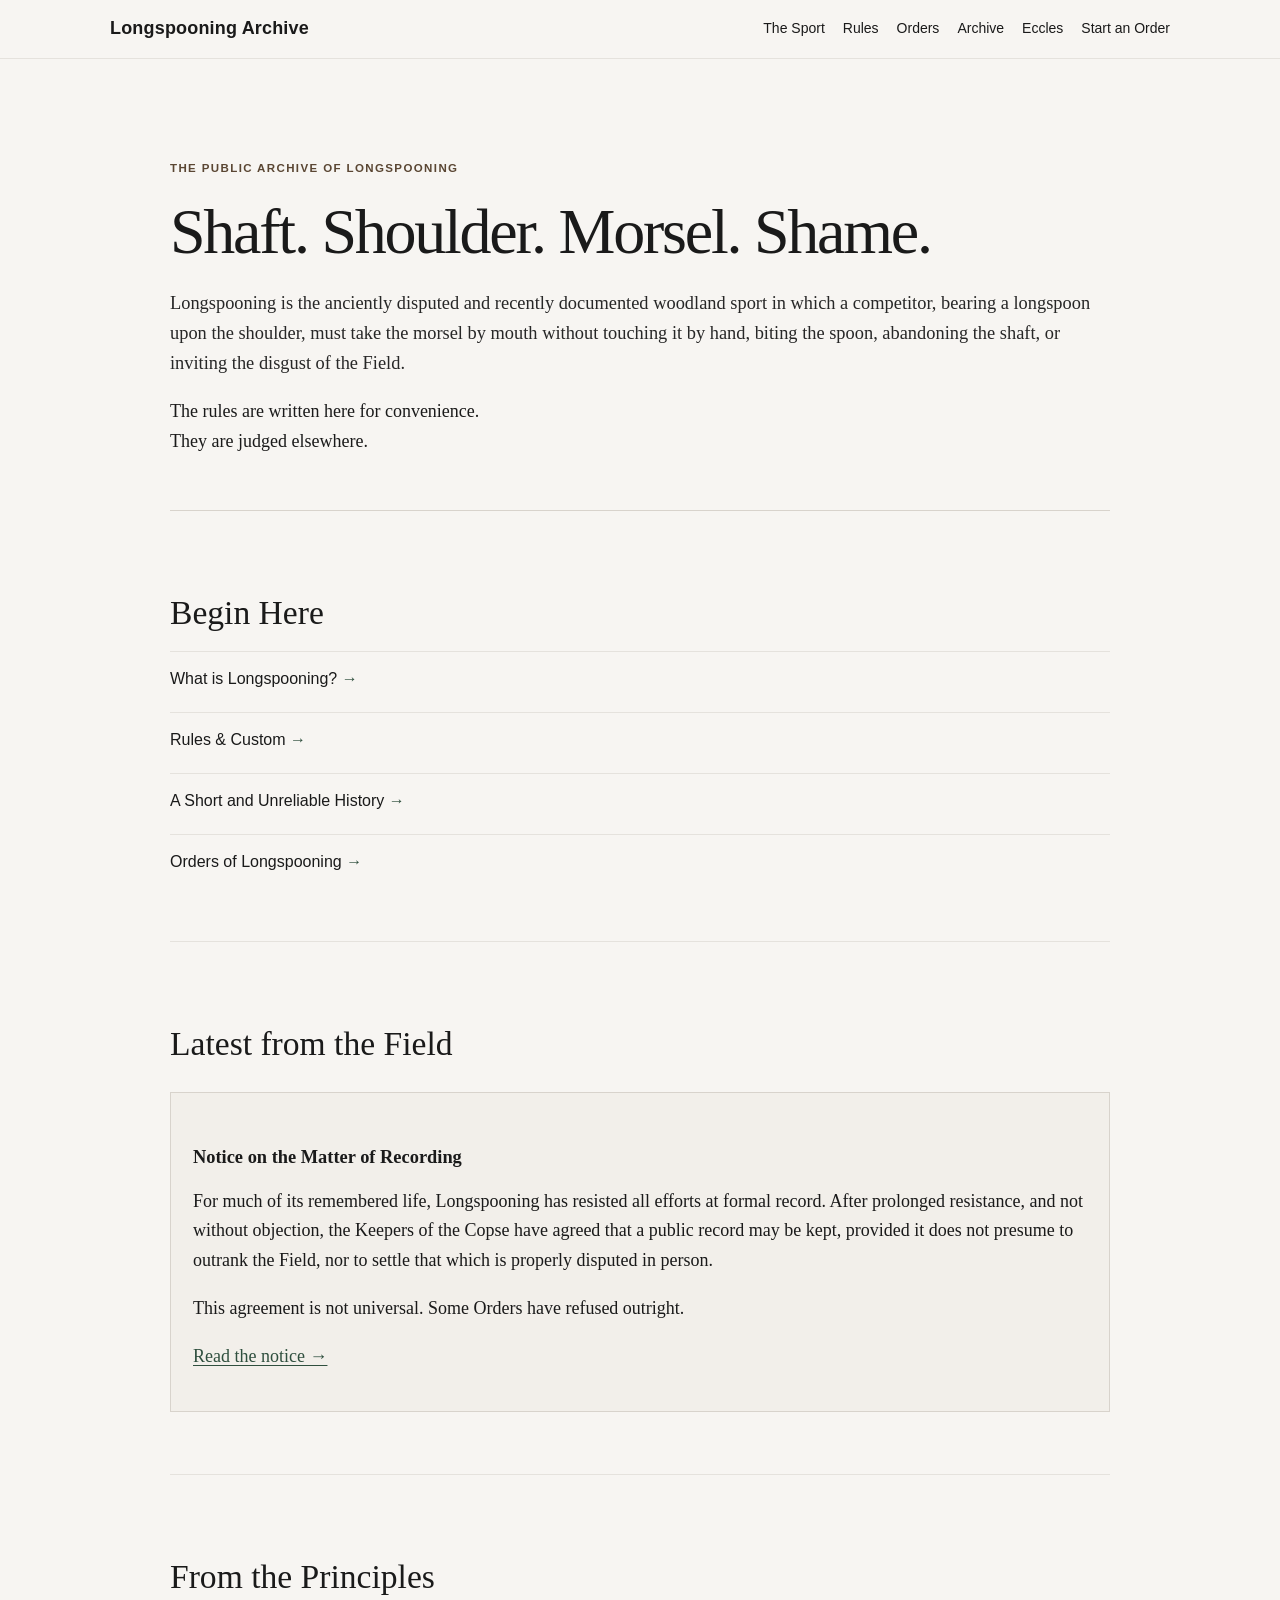
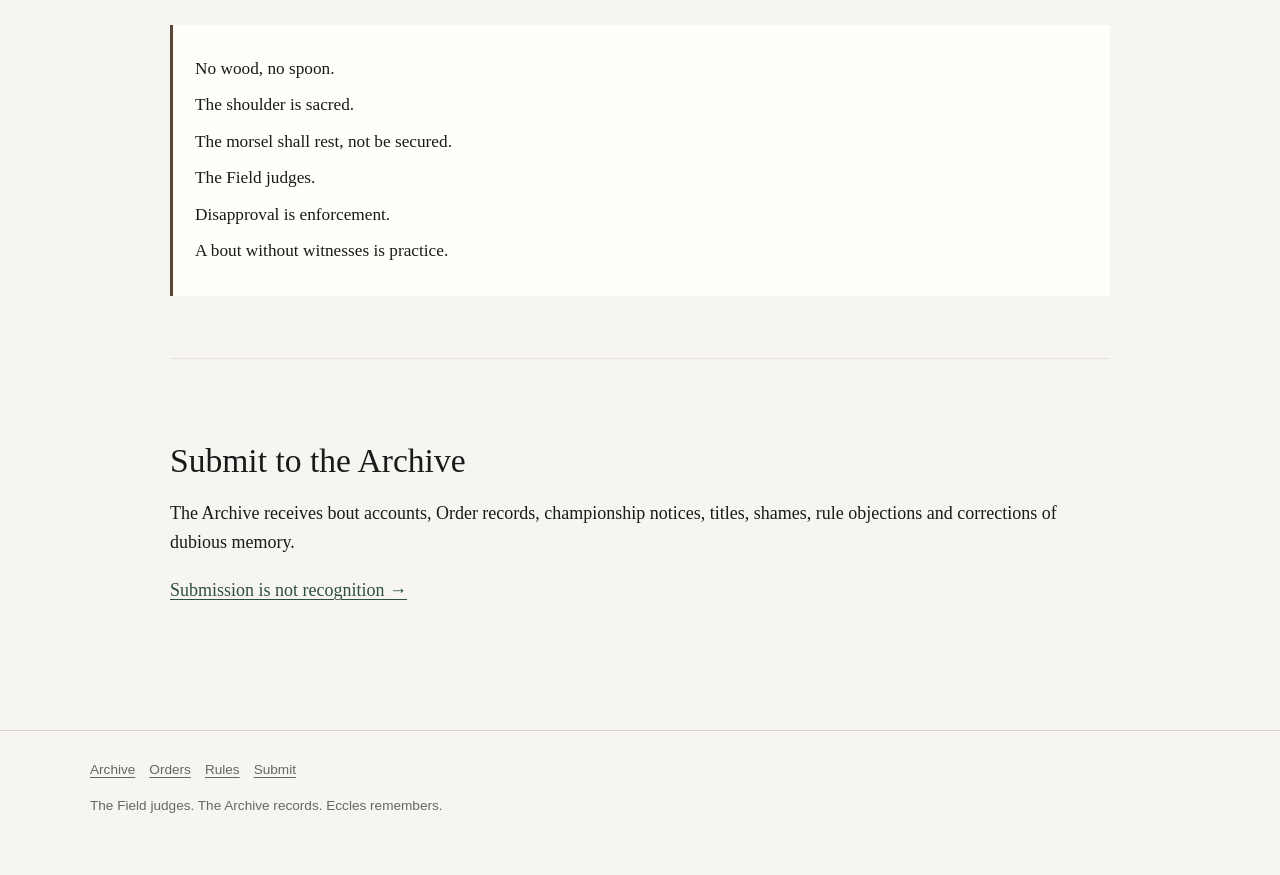
==== index.html @ c8917336 "Initial Longspooning Archive" ====
<!doctype html><html lang="en-GB"><head><meta charset="utf-8"><meta name="viewport" content="width=device-width, initial-scale=1"><title>Home | Longspooning Archive</title><meta name="description" content="The Public Archive of Longspooning."><link rel="stylesheet" href="assets/css/styles.css"></head><body class=""><header class="site-header"><nav class="nav"><a class="brand" href="index.html">Longspooning Archive</a><button class="menu-toggle" aria-expanded="false">Menu</button><div class="nav-links"><a href="pages/what-is-longspooning.html">The Sport</a><a href="pages/rules-custom.html">Rules</a><a href="pages/orders.html">Orders</a><a href="pages/archive.html">Archive</a><a href="pages/eccles-copse.html">Eccles</a><a href="pages/start-an-order.html">Start an Order</a></div></nav></header><main class="wide"><section class="hero"><div class="kicker">The Public Archive of Longspooning</div><h1>Shaft. Shoulder. Morsel. Shame.</h1><p class="lede">Longspooning is the anciently disputed and recently documented woodland sport in which a competitor, bearing a longspoon upon the shoulder, must take the morsel by mouth without touching it by hand, biting the spoon, abandoning the shaft, or inviting the disgust of the Field.</p><p>The rules are written here for convenience.<br>They are judged elsewhere.</p></section><section class="section"><h2>Begin Here</h2><ul class="link-list"><li><a href="pages/what-is-longspooning.html">What is Longspooning? <span>→</span></a></li><li><a href="pages/rules-custom.html">Rules & Custom <span>→</span></a></li><li><a href="pages/history.html">A Short and Unreliable History <span>→</span></a></li><li><a href="pages/orders.html">Orders of Longspooning <span>→</span></a></li></ul></section><section class="section"><h2>Latest from the Field</h2><div class="notice-box"><h3>Notice on the Matter of Recording</h3><p>For much of its remembered life, Longspooning has resisted all efforts at formal record. After prolonged resistance, and not without objection, the Keepers of the Copse have agreed that a public record may be kept, provided it does not presume to outrank the Field, nor to settle that which is properly disputed in person.</p><p>This agreement is not universal. Some Orders have refused outright.</p><p><a href="pages/notices/matter-of-recording.html">Read the notice →</a></p></div></section><section class="section"><h2>From the Principles</h2><div class="principles"><p>No wood, no spoon.</p><p>The shoulder is sacred.</p><p>The morsel shall rest, not be secured.</p><p>The Field judges.</p><p>Disapproval is enforcement.</p><p>A bout without witnesses is practice.</p></div></section><section class="section no-border"><h2>Submit to the Archive</h2><p>The Archive receives bout accounts, Order records, championship notices, titles, shames, rule objections and corrections of dubious memory.</p><p><a href="pages/submit.html">Submission is not recognition →</a></p></section></main><footer class="footer"><div class="footer-inner"><a href="pages/archive.html">Archive</a><a href="pages/orders.html">Orders</a><a href="pages/rules-custom.html">Rules</a><a href="pages/submit.html">Submit</a><p>The Field judges. The Archive records. Eccles remembers.</p></div></footer><script src="assets/css/script.js"></script></body></html>
---- assets/css/styles.css ----
:root {
  --bg: #F7F5F2;
  --paper: #FFFEFB;
  --text: #1A1A1A;
  --muted: #666666;
  --line: #D8D3CC;
  --soft-line: #E5E2DD;
  --green: #2F4F3E;
  --brown: #5A4633;
  --ember: #8C3B2A;
  --notice: #F2EFEA;
  --max: 760px;
}
*{box-sizing:border-box}
html{scroll-behavior:smooth}
body{margin:0;background:var(--bg);color:var(--text);font-family:Georgia, 'Times New Roman', serif;font-size:18px;line-height:1.65}
a{color:var(--green);text-decoration-thickness:1px;text-underline-offset:3px}
a:hover{color:var(--brown)}
.site-header{position:sticky;top:0;background:rgba(247,245,242,.96);border-bottom:1px solid var(--soft-line);z-index:10;backdrop-filter:blur(6px)}
.nav{max-width:1100px;margin:0 auto;padding:14px 20px;display:flex;align-items:center;justify-content:space-between;gap:20px;font-family:Inter,-apple-system,BlinkMacSystemFont,'Segoe UI',sans-serif}
.brand{font-weight:650;letter-spacing:.01em;color:var(--text);text-decoration:none}.menu-toggle{display:none;background:none;border:1px solid var(--line);padding:8px 10px;font:inherit;color:var(--text)}
.nav-links{display:flex;gap:18px;align-items:center}.nav-links a{font-size:14px;color:var(--text);text-decoration:none}.nav-links a:hover{color:var(--green)}
main{max-width:var(--max);margin:0 auto;padding:52px 20px 72px}.wide{max-width:980px}.hero{padding:48px 0 36px;border-bottom:1px solid var(--line)}
h1,h2,h3{line-height:1.18;margin:0 0 18px}h1{font-size:clamp(2.1rem,8vw,4rem);font-weight:500;letter-spacing:-.035em}h2{font-size:clamp(1.45rem,5vw,2.1rem);font-weight:500;margin-top:48px}h3{font-size:1.15rem;font-weight:600;margin-top:32px}.kicker{font-family:Inter,-apple-system,BlinkMacSystemFont,'Segoe UI',sans-serif;text-transform:uppercase;letter-spacing:.12em;color:var(--brown);font-size:.72rem;font-weight:700;margin-bottom:16px}.tagline{font-size:clamp(1.35rem,5vw,2rem);color:var(--brown);margin:0 0 22px;line-height:1.25}.lede{font-size:1.15rem;line-height:1.65;color:#272727}.section{padding:34px 0;border-bottom:1px solid var(--soft-line)}.no-border{border-bottom:none}.link-list{list-style:none;padding:0;margin:18px 0}.link-list li{border-top:1px solid var(--soft-line)}.link-list a{display:block;padding:14px 0;text-decoration:none;color:var(--text);font-family:Inter,-apple-system,BlinkMacSystemFont,'Segoe UI',sans-serif;font-size:1rem}.link-list a span{color:var(--green)}
ul{padding-left:1.2rem}li{margin:.35rem 0}.principles{background:var(--paper);border-left:3px solid var(--brown);padding:22px;margin:28px 0}.principles p{margin:8px 0;font-size:1.08rem}.notice-box{background:var(--notice);border:1px solid var(--line);padding:22px;margin:28px 0}.meta{font-family:Inter,-apple-system,BlinkMacSystemFont,'Segoe UI',sans-serif;color:var(--muted);font-size:.88rem;border-top:1px solid var(--line);border-bottom:1px solid var(--line);padding:12px 0;margin:22px 0 32px}.meta div{margin:4px 0}.quote-line{font-size:1.25rem;color:var(--brown);margin:28px 0}.footer{border-top:1px solid var(--line);padding:28px 20px 44px;font-family:Inter,-apple-system,BlinkMacSystemFont,'Segoe UI',sans-serif;color:var(--muted);font-size:.85rem}.footer-inner{max-width:1100px;margin:0 auto}.footer a{color:var(--muted);margin-right:14px}.eccles main,.eccles .hero{max-width:680px}.eccles h1{letter-spacing:-.02em}.eccles .section{padding:44px 0}
@media(max-width:760px){body{font-size:17px}.menu-toggle{display:block}.nav{padding:12px 16px}.nav-links{display:none;position:absolute;left:0;right:0;top:57px;background:var(--bg);border-bottom:1px solid var(--line);padding:10px 20px 18px;flex-direction:column;align-items:flex-start;gap:4px}.nav-links.open{display:flex}.nav-links a{padding:9px 0;font-size:16px}main{padding:34px 18px 58px}.hero{padding:32px 0 26px}.section{padding:26px 0}h2{margin-top:36px}.notice-box,.principles{margin-left:-2px;margin-right:-2px}}
@media print{.site-header,.footer{display:none}body{background:white;color:black}main{max-width:none;padding:0}a{color:black}}
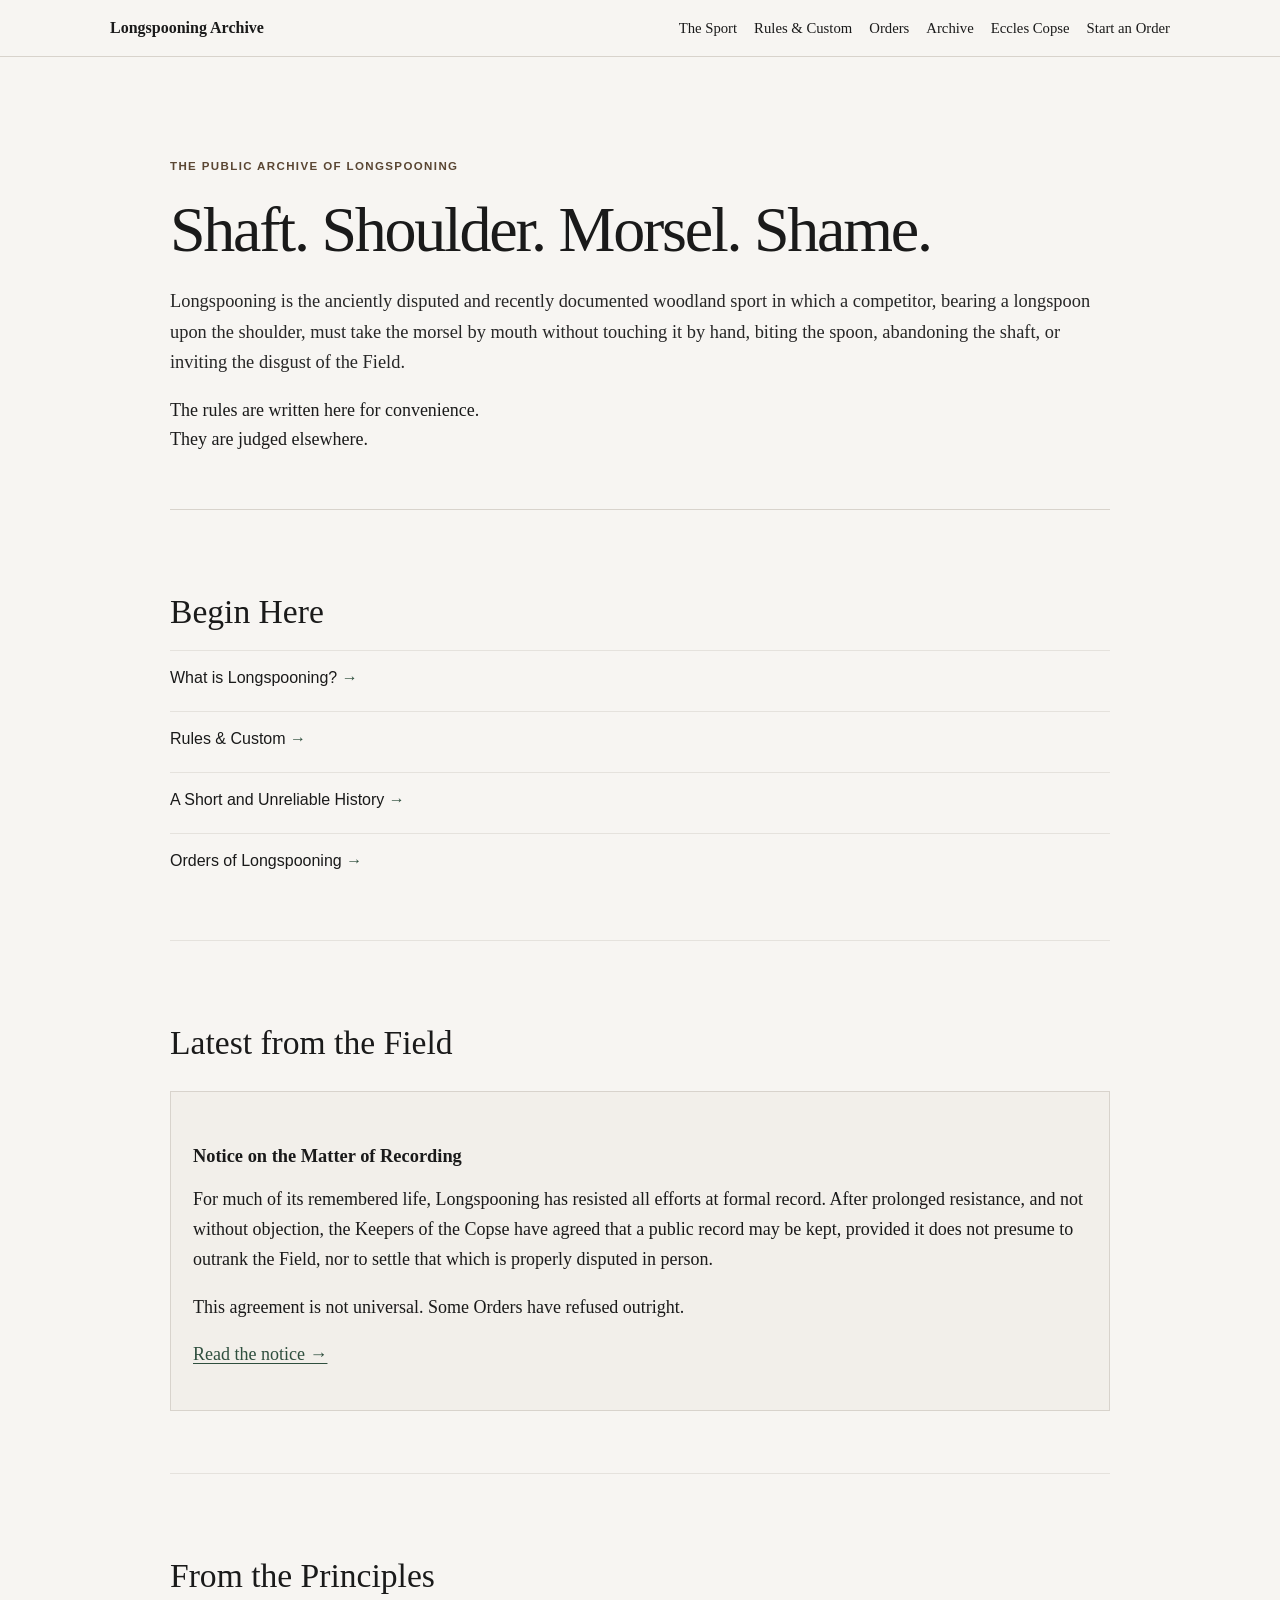
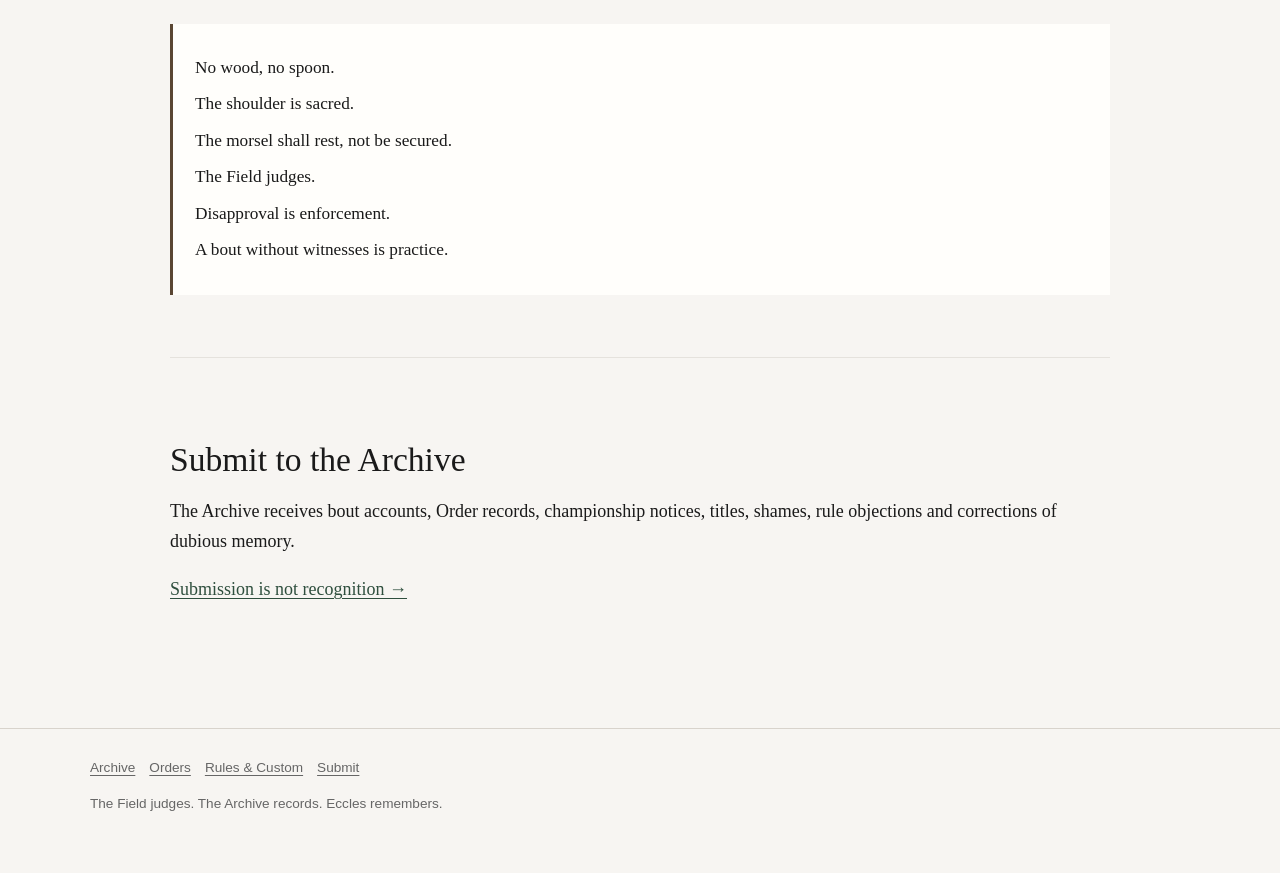
==== commit 0d0bac06: "Standardize archive navigation" ====
--- a/index.html
+++ b/index.html
@@ -1 +1 @@
-<!doctype html><html lang="en-GB"><head><meta charset="utf-8"><meta name="viewport" content="width=device-width, initial-scale=1"><title>Home | Longspooning Archive</title><meta name="description" content="The Public Archive of Longspooning."><link rel="stylesheet" href="assets/css/styles.css"></head><body class=""><header class="site-header"><nav class="nav"><a class="brand" href="index.html">Longspooning Archive</a><button class="menu-toggle" aria-expanded="false">Menu</button><div class="nav-links"><a href="pages/what-is-longspooning.html">The Sport</a><a href="pages/rules-custom.html">Rules</a><a href="pages/orders.html">Orders</a><a href="pages/archive.html">Archive</a><a href="pages/eccles-copse.html">Eccles</a><a href="pages/start-an-order.html">Start an Order</a></div></nav></header><main class="wide"><section class="hero"><div class="kicker">The Public Archive of Longspooning</div><h1>Shaft. Shoulder. Morsel. Shame.</h1><p class="lede">Longspooning is the anciently disputed and recently documented woodland sport in which a competitor, bearing a longspoon upon the shoulder, must take the morsel by mouth without touching it by hand, biting the spoon, abandoning the shaft, or inviting the disgust of the Field.</p><p>The rules are written here for convenience.<br>They are judged elsewhere.</p></section><section class="section"><h2>Begin Here</h2><ul class="link-list"><li><a href="pages/what-is-longspooning.html">What is Longspooning? <span>→</span></a></li><li><a href="pages/rules-custom.html">Rules & Custom <span>→</span></a></li><li><a href="pages/history.html">A Short and Unreliable History <span>→</span></a></li><li><a href="pages/orders.html">Orders of Longspooning <span>→</span></a></li></ul></section><section class="section"><h2>Latest from the Field</h2><div class="notice-box"><h3>Notice on the Matter of Recording</h3><p>For much of its remembered life, Longspooning has resisted all efforts at formal record. After prolonged resistance, and not without objection, the Keepers of the Copse have agreed that a public record may be kept, provided it does not presume to outrank the Field, nor to settle that which is properly disputed in person.</p><p>This agreement is not universal. Some Orders have refused outright.</p><p><a href="pages/notices/matter-of-recording.html">Read the notice →</a></p></div></section><section class="section"><h2>From the Principles</h2><div class="principles"><p>No wood, no spoon.</p><p>The shoulder is sacred.</p><p>The morsel shall rest, not be secured.</p><p>The Field judges.</p><p>Disapproval is enforcement.</p><p>A bout without witnesses is practice.</p></div></section><section class="section no-border"><h2>Submit to the Archive</h2><p>The Archive receives bout accounts, Order records, championship notices, titles, shames, rule objections and corrections of dubious memory.</p><p><a href="pages/submit.html">Submission is not recognition →</a></p></section></main><footer class="footer"><div class="footer-inner"><a href="pages/archive.html">Archive</a><a href="pages/orders.html">Orders</a><a href="pages/rules-custom.html">Rules</a><a href="pages/submit.html">Submit</a><p>The Field judges. The Archive records. Eccles remembers.</p></div></footer><script src="assets/css/script.js"></script></body></html>+<!doctype html><html lang="en-GB"><head><meta charset="utf-8"><meta name="viewport" content="width=device-width, initial-scale=1"><title>Home | Longspooning Archive</title><meta name="description" content="The Public Archive of Longspooning."><link rel="stylesheet" href="assets/css/styles.css"></head><body class=""><header class="site-header"><nav class="nav"><a class="brand" href="index.html">Longspooning Archive</a><div class="nav-links" id="site-navigation"><a href="pages/what-is-longspooning.html">The Sport</a><a href="pages/rules-custom.html">Rules & Custom</a><a href="pages/orders.html">Orders</a><a href="pages/archive.html">Archive</a><a href="pages/eccles-copse.html">Eccles Copse</a><a href="pages/start-an-order.html">Start an Order</a></div></nav></header><main class="wide"><section class="hero"><div class="kicker">The Public Archive of Longspooning</div><h1>Shaft. Shoulder. Morsel. Shame.</h1><p class="lede">Longspooning is the anciently disputed and recently documented woodland sport in which a competitor, bearing a longspoon upon the shoulder, must take the morsel by mouth without touching it by hand, biting the spoon, abandoning the shaft, or inviting the disgust of the Field.</p><p>The rules are written here for convenience.<br>They are judged elsewhere.</p></section><section class="section"><h2>Begin Here</h2><ul class="link-list"><li><a href="pages/what-is-longspooning.html">What is Longspooning? <span>→</span></a></li><li><a href="pages/rules-custom.html">Rules & Custom <span>→</span></a></li><li><a href="pages/history.html">A Short and Unreliable History <span>→</span></a></li><li><a href="pages/orders.html">Orders of Longspooning <span>→</span></a></li></ul></section><section class="section"><h2>Latest from the Field</h2><div class="notice-box"><h3>Notice on the Matter of Recording</h3><p>For much of its remembered life, Longspooning has resisted all efforts at formal record. After prolonged resistance, and not without objection, the Keepers of the Copse have agreed that a public record may be kept, provided it does not presume to outrank the Field, nor to settle that which is properly disputed in person.</p><p>This agreement is not universal. Some Orders have refused outright.</p><p><a href="pages/notices/matter-of-recording.html">Read the notice →</a></p></div></section><section class="section"><h2>From the Principles</h2><div class="principles"><p>No wood, no spoon.</p><p>The shoulder is sacred.</p><p>The morsel shall rest, not be secured.</p><p>The Field judges.</p><p>Disapproval is enforcement.</p><p>A bout without witnesses is practice.</p></div></section><section class="section no-border"><h2>Submit to the Archive</h2><p>The Archive receives bout accounts, Order records, championship notices, titles, shames, rule objections and corrections of dubious memory.</p><p><a href="pages/submit.html">Submission is not recognition →</a></p></section></main><footer class="footer"><div class="footer-inner"><a href="pages/archive.html">Archive</a><a href="pages/orders.html">Orders</a><a href="pages/rules-custom.html">Rules & Custom</a><a href="pages/submit.html">Submit</a><p>The Field judges. The Archive records. Eccles remembers.</p></div></footer></body></html>
--- a/assets/css/styles.css
+++ b/assets/css/styles.css
@@ -16,12 +16,13 @@
 body{margin:0;background:var(--bg);color:var(--text);font-family:Georgia, 'Times New Roman', serif;font-size:18px;line-height:1.65}
 a{color:var(--green);text-decoration-thickness:1px;text-underline-offset:3px}
 a:hover{color:var(--brown)}
-.site-header{position:sticky;top:0;background:rgba(247,245,242,.96);border-bottom:1px solid var(--soft-line);z-index:10;backdrop-filter:blur(6px)}
-.nav{max-width:1100px;margin:0 auto;padding:14px 20px;display:flex;align-items:center;justify-content:space-between;gap:20px;font-family:Inter,-apple-system,BlinkMacSystemFont,'Segoe UI',sans-serif}
-.brand{font-weight:650;letter-spacing:.01em;color:var(--text);text-decoration:none}.menu-toggle{display:none;background:none;border:1px solid var(--line);padding:8px 10px;font:inherit;color:var(--text)}
-.nav-links{display:flex;gap:18px;align-items:center}.nav-links a{font-size:14px;color:var(--text);text-decoration:none}.nav-links a:hover{color:var(--green)}
+.site-header{background:var(--bg);border-bottom:1px solid var(--line)}
+.nav{max-width:1100px;margin:0 auto;padding:12px 18px;font-family:Georgia,'Times New Roman',serif}
+.brand{display:block;margin-bottom:8px;color:var(--text);font-size:1rem;font-weight:600;text-decoration:none}
+.nav-links{display:grid;padding:8px 0 2px;border-top:1px solid var(--soft-line)}.nav-links a{display:block;padding:7px 0;color:var(--text);font-size:1rem;text-decoration:none}.nav-links a:hover{color:var(--green)}
 main{max-width:var(--max);margin:0 auto;padding:52px 20px 72px}.wide{max-width:980px}.hero{padding:48px 0 36px;border-bottom:1px solid var(--line)}
 h1,h2,h3{line-height:1.18;margin:0 0 18px}h1{font-size:clamp(2.1rem,8vw,4rem);font-weight:500;letter-spacing:-.035em}h2{font-size:clamp(1.45rem,5vw,2.1rem);font-weight:500;margin-top:48px}h3{font-size:1.15rem;font-weight:600;margin-top:32px}.kicker{font-family:Inter,-apple-system,BlinkMacSystemFont,'Segoe UI',sans-serif;text-transform:uppercase;letter-spacing:.12em;color:var(--brown);font-size:.72rem;font-weight:700;margin-bottom:16px}.tagline{font-size:clamp(1.35rem,5vw,2rem);color:var(--brown);margin:0 0 22px;line-height:1.25}.lede{font-size:1.15rem;line-height:1.65;color:#272727}.section{padding:34px 0;border-bottom:1px solid var(--soft-line)}.no-border{border-bottom:none}.link-list{list-style:none;padding:0;margin:18px 0}.link-list li{border-top:1px solid var(--soft-line)}.link-list a{display:block;padding:14px 0;text-decoration:none;color:var(--text);font-family:Inter,-apple-system,BlinkMacSystemFont,'Segoe UI',sans-serif;font-size:1rem}.link-list a span{color:var(--green)}
 ul{padding-left:1.2rem}li{margin:.35rem 0}.principles{background:var(--paper);border-left:3px solid var(--brown);padding:22px;margin:28px 0}.principles p{margin:8px 0;font-size:1.08rem}.notice-box{background:var(--notice);border:1px solid var(--line);padding:22px;margin:28px 0}.meta{font-family:Inter,-apple-system,BlinkMacSystemFont,'Segoe UI',sans-serif;color:var(--muted);font-size:.88rem;border-top:1px solid var(--line);border-bottom:1px solid var(--line);padding:12px 0;margin:22px 0 32px}.meta div{margin:4px 0}.quote-line{font-size:1.25rem;color:var(--brown);margin:28px 0}.footer{border-top:1px solid var(--line);padding:28px 20px 44px;font-family:Inter,-apple-system,BlinkMacSystemFont,'Segoe UI',sans-serif;color:var(--muted);font-size:.85rem}.footer-inner{max-width:1100px;margin:0 auto}.footer a{color:var(--muted);margin-right:14px}.eccles main,.eccles .hero{max-width:680px}.eccles h1{letter-spacing:-.02em}.eccles .section{padding:44px 0}
-@media(max-width:760px){body{font-size:17px}.menu-toggle{display:block}.nav{padding:12px 16px}.nav-links{display:none;position:absolute;left:0;right:0;top:57px;background:var(--bg);border-bottom:1px solid var(--line);padding:10px 20px 18px;flex-direction:column;align-items:flex-start;gap:4px}.nav-links.open{display:flex}.nav-links a{padding:9px 0;font-size:16px}main{padding:34px 18px 58px}.hero{padding:32px 0 26px}.section{padding:26px 0}h2{margin-top:36px}.notice-box,.principles{margin-left:-2px;margin-right:-2px}}
+@media(min-width:761px){.nav{display:flex;align-items:baseline;justify-content:space-between;gap:24px;padding:15px 20px}.brand{margin:0;white-space:nowrap}.nav-links{display:flex;align-items:baseline;gap:17px;padding:0;border-top:0}.nav-links a{padding:0;font-size:.92rem;white-space:nowrap}}
+@media(max-width:760px){body{font-size:17px}main{padding:34px 18px 58px}.hero{padding:32px 0 26px}.section{padding:26px 0}h2{margin-top:36px}.notice-box,.principles{margin-left:-2px;margin-right:-2px}}
 @media print{.site-header,.footer{display:none}body{background:white;color:black}main{max-width:none;padding:0}a{color:black}}
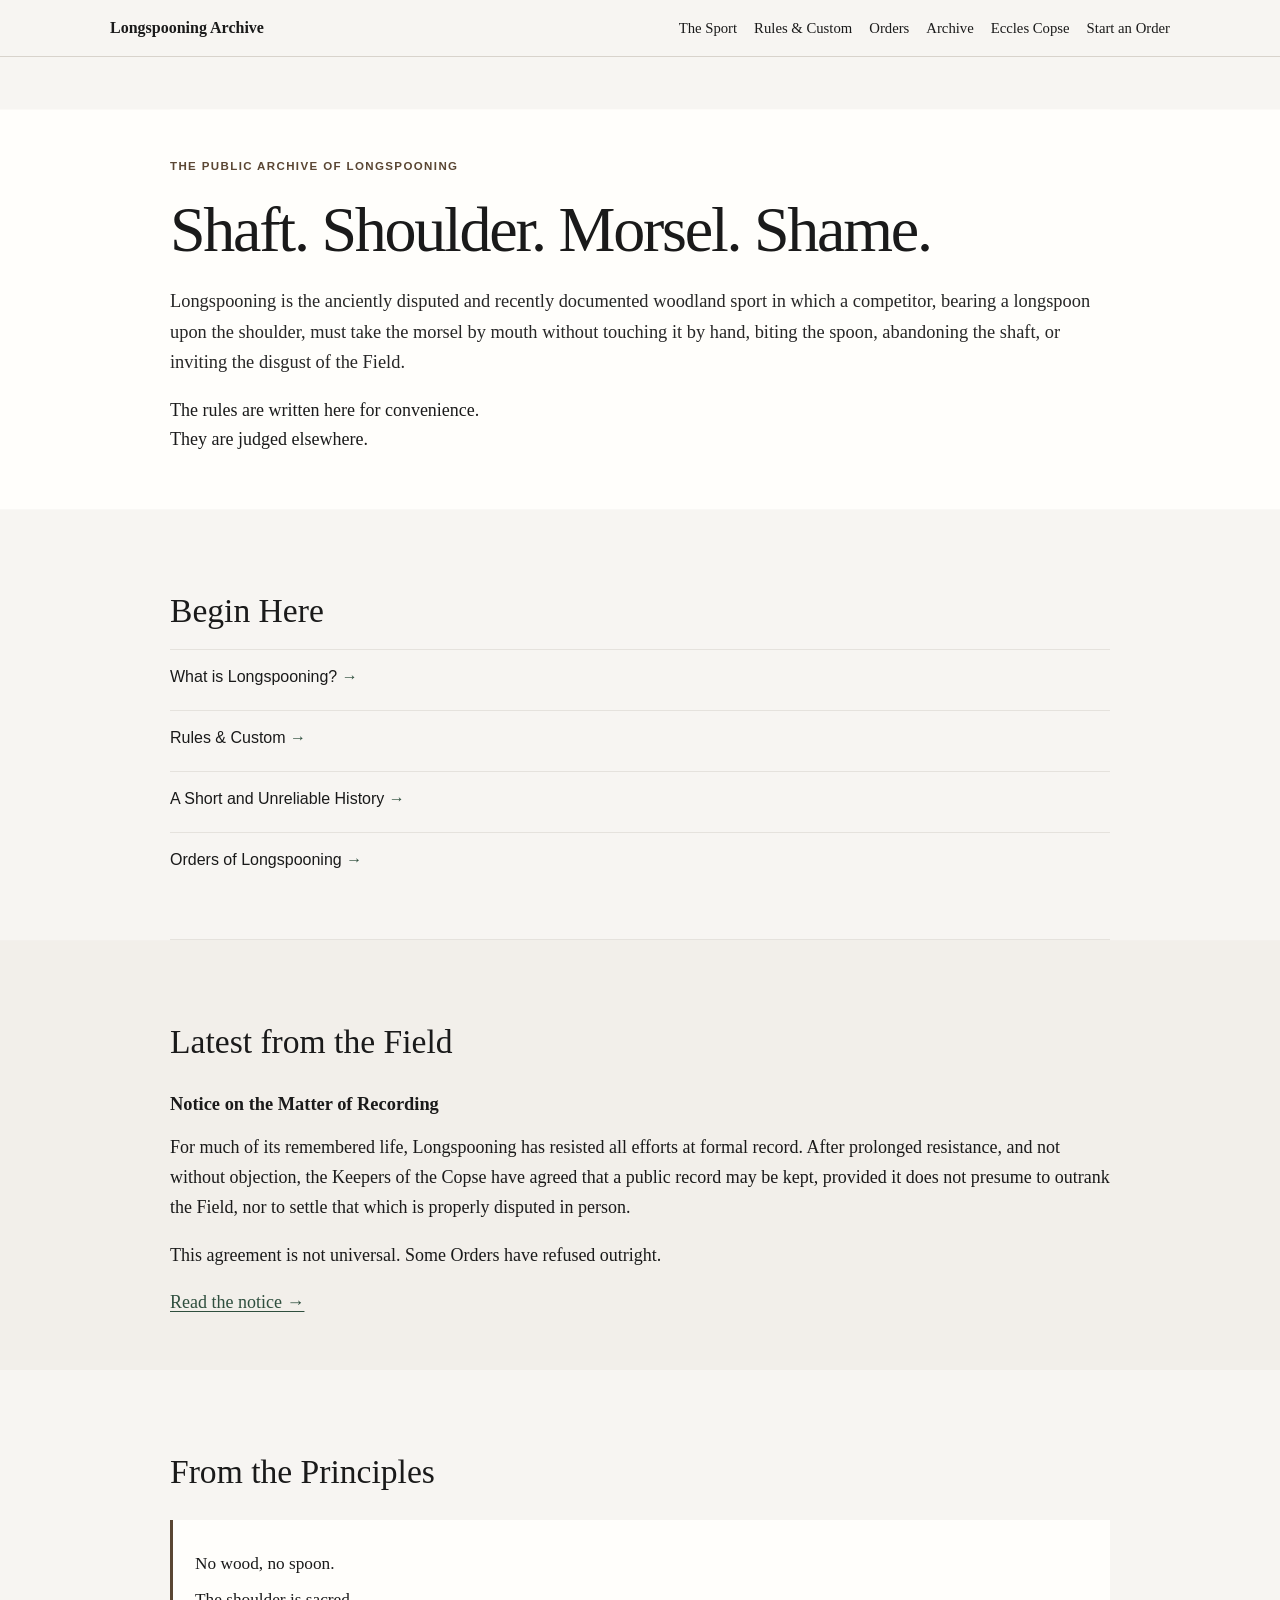
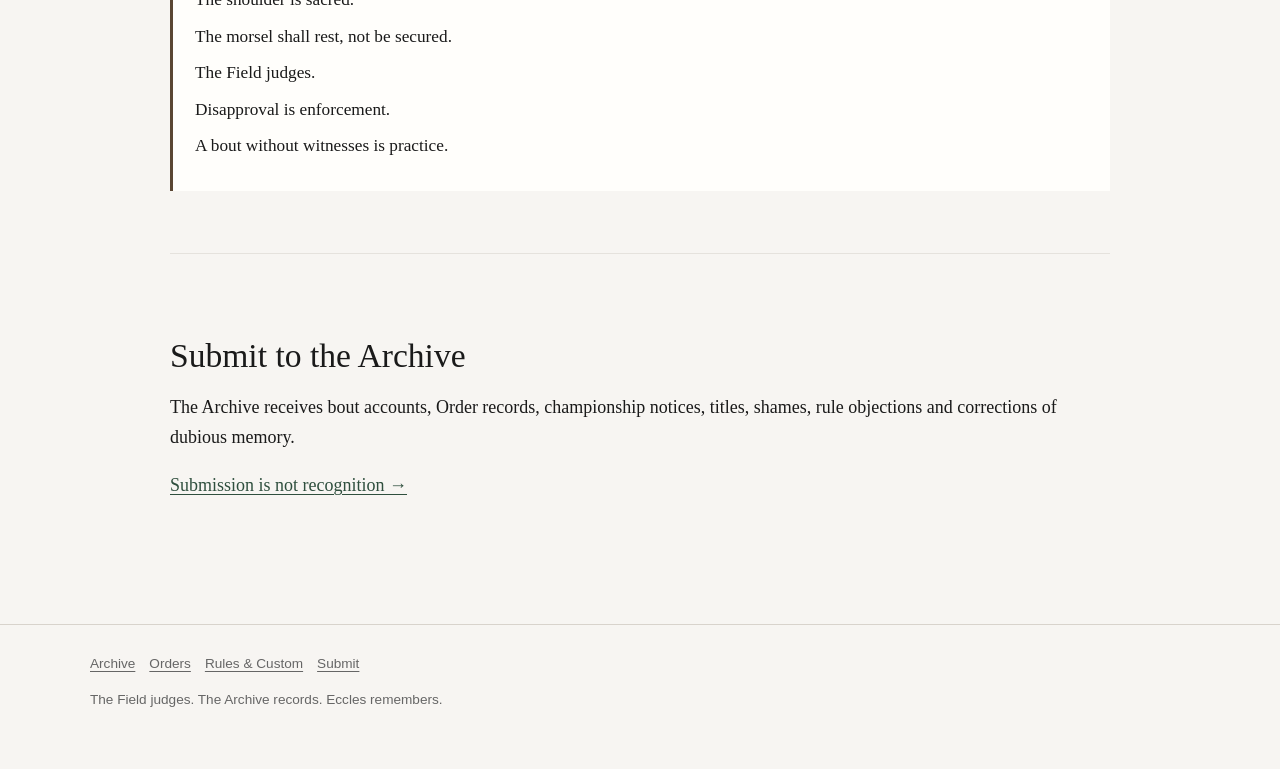
==== commit 305180fa: "notice box treatment" ====
--- a/index.html
+++ b/index.html
@@ -1 +1 @@
-<!doctype html><html lang="en-GB"><head><meta charset="utf-8"><meta name="viewport" content="width=device-width, initial-scale=1"><title>Home | Longspooning Archive</title><meta name="description" content="The Public Archive of Longspooning."><link rel="stylesheet" href="assets/css/styles.css"></head><body class=""><header class="site-header"><nav class="nav"><a class="brand" href="index.html">Longspooning Archive</a><div class="nav-links" id="site-navigation"><a href="pages/what-is-longspooning.html">The Sport</a><a href="pages/rules-custom.html">Rules & Custom</a><a href="pages/orders.html">Orders</a><a href="pages/archive.html">Archive</a><a href="pages/eccles-copse.html">Eccles Copse</a><a href="pages/start-an-order.html">Start an Order</a></div></nav></header><main class="wide"><section class="hero"><div class="kicker">The Public Archive of Longspooning</div><h1>Shaft. Shoulder. Morsel. Shame.</h1><p class="lede">Longspooning is the anciently disputed and recently documented woodland sport in which a competitor, bearing a longspoon upon the shoulder, must take the morsel by mouth without touching it by hand, biting the spoon, abandoning the shaft, or inviting the disgust of the Field.</p><p>The rules are written here for convenience.<br>They are judged elsewhere.</p></section><section class="section"><h2>Begin Here</h2><ul class="link-list"><li><a href="pages/what-is-longspooning.html">What is Longspooning? <span>→</span></a></li><li><a href="pages/rules-custom.html">Rules & Custom <span>→</span></a></li><li><a href="pages/history.html">A Short and Unreliable History <span>→</span></a></li><li><a href="pages/orders.html">Orders of Longspooning <span>→</span></a></li></ul></section><section class="section"><h2>Latest from the Field</h2><div class="notice-box"><h3>Notice on the Matter of Recording</h3><p>For much of its remembered life, Longspooning has resisted all efforts at formal record. After prolonged resistance, and not without objection, the Keepers of the Copse have agreed that a public record may be kept, provided it does not presume to outrank the Field, nor to settle that which is properly disputed in person.</p><p>This agreement is not universal. Some Orders have refused outright.</p><p><a href="pages/notices/matter-of-recording.html">Read the notice →</a></p></div></section><section class="section"><h2>From the Principles</h2><div class="principles"><p>No wood, no spoon.</p><p>The shoulder is sacred.</p><p>The morsel shall rest, not be secured.</p><p>The Field judges.</p><p>Disapproval is enforcement.</p><p>A bout without witnesses is practice.</p></div></section><section class="section no-border"><h2>Submit to the Archive</h2><p>The Archive receives bout accounts, Order records, championship notices, titles, shames, rule objections and corrections of dubious memory.</p><p><a href="pages/submit.html">Submission is not recognition →</a></p></section></main><footer class="footer"><div class="footer-inner"><a href="pages/archive.html">Archive</a><a href="pages/orders.html">Orders</a><a href="pages/rules-custom.html">Rules & Custom</a><a href="pages/submit.html">Submit</a><p>The Field judges. The Archive records. Eccles remembers.</p></div></footer></body></html>+<!doctype html><html lang="en-GB"><head><meta charset="utf-8"><meta name="viewport" content="width=device-width, initial-scale=1"><title>Home | Longspooning Archive</title><meta name="description" content="The Public Archive of Longspooning."><link rel="stylesheet" href="assets/css/styles.css"></head><body class=""><header class="site-header"><nav class="nav"><a class="brand" href="index.html">Longspooning Archive</a><div class="nav-links" id="site-navigation"><a href="pages/what-is-longspooning.html">The Sport</a><a href="pages/rules-custom.html">Rules & Custom</a><a href="pages/orders.html">Orders</a><a href="pages/archive.html">Archive</a><a href="pages/eccles-copse.html">Eccles Copse</a><a href="pages/start-an-order.html">Start an Order</a></div></nav></header><main class="wide"><section class="hero home-hero"><div class="kicker">The Public Archive of Longspooning</div><h1>Shaft. Shoulder. Morsel. Shame.</h1><p class="lede">Longspooning is the anciently disputed and recently documented woodland sport in which a competitor, bearing a longspoon upon the shoulder, must take the morsel by mouth without touching it by hand, biting the spoon, abandoning the shaft, or inviting the disgust of the Field.</p><p>The rules are written here for convenience.<br>They are judged elsewhere.</p></section><section class="section"><h2>Begin Here</h2><ul class="link-list"><li><a href="pages/what-is-longspooning.html">What is Longspooning? <span>→</span></a></li><li><a href="pages/rules-custom.html">Rules & Custom <span>→</span></a></li><li><a href="pages/history.html">A Short and Unreliable History <span>→</span></a></li><li><a href="pages/orders.html">Orders of Longspooning <span>→</span></a></li></ul></section><section class="section home-notice-section"><h2>Latest from the Field</h2><div class="notice-box"><h3>Notice on the Matter of Recording</h3><p>For much of its remembered life, Longspooning has resisted all efforts at formal record. After prolonged resistance, and not without objection, the Keepers of the Copse have agreed that a public record may be kept, provided it does not presume to outrank the Field, nor to settle that which is properly disputed in person.</p><p>This agreement is not universal. Some Orders have refused outright.</p><p><a href="pages/notices/matter-of-recording.html">Read the notice →</a></p></div></section><section class="section"><h2>From the Principles</h2><div class="principles"><p>No wood, no spoon.</p><p>The shoulder is sacred.</p><p>The morsel shall rest, not be secured.</p><p>The Field judges.</p><p>Disapproval is enforcement.</p><p>A bout without witnesses is practice.</p></div></section><section class="section no-border"><h2>Submit to the Archive</h2><p>The Archive receives bout accounts, Order records, championship notices, titles, shames, rule objections and corrections of dubious memory.</p><p><a href="pages/submit.html">Submission is not recognition →</a></p></section></main><footer class="footer"><div class="footer-inner"><a href="pages/archive.html">Archive</a><a href="pages/orders.html">Orders</a><a href="pages/rules-custom.html">Rules & Custom</a><a href="pages/submit.html">Submit</a><p>The Field judges. The Archive records. Eccles remembers.</p></div></footer></body></html>
--- a/assets/css/styles.css
+++ b/assets/css/styles.css
@@ -22,7 +22,12 @@
 .nav-links{display:grid;padding:8px 0 2px;border-top:1px solid var(--soft-line)}.nav-links a{display:block;padding:7px 0;color:var(--text);font-size:1rem;text-decoration:none}.nav-links a:hover{color:var(--green)}
 main{max-width:var(--max);margin:0 auto;padding:52px 20px 72px}.wide{max-width:980px}.hero{padding:48px 0 36px;border-bottom:1px solid var(--line)}
 h1,h2,h3{line-height:1.18;margin:0 0 18px}h1{font-size:clamp(2.1rem,8vw,4rem);font-weight:500;letter-spacing:-.035em}h2{font-size:clamp(1.45rem,5vw,2.1rem);font-weight:500;margin-top:48px}h3{font-size:1.15rem;font-weight:600;margin-top:32px}.kicker{font-family:Inter,-apple-system,BlinkMacSystemFont,'Segoe UI',sans-serif;text-transform:uppercase;letter-spacing:.12em;color:var(--brown);font-size:.72rem;font-weight:700;margin-bottom:16px}.tagline{font-size:clamp(1.35rem,5vw,2rem);color:var(--brown);margin:0 0 22px;line-height:1.25}.lede{font-size:1.15rem;line-height:1.65;color:#272727}.section{padding:34px 0;border-bottom:1px solid var(--soft-line)}.no-border{border-bottom:none}.link-list{list-style:none;padding:0;margin:18px 0}.link-list li{border-top:1px solid var(--soft-line)}.link-list a{display:block;padding:14px 0;text-decoration:none;color:var(--text);font-family:Inter,-apple-system,BlinkMacSystemFont,'Segoe UI',sans-serif;font-size:1rem}.link-list a span{color:var(--green)}
+.home-hero,.home-notice-section{border-bottom:0;box-shadow:0 0 0 100vmax var(--paper);clip-path:inset(0 -100vmax)}
+.home-hero{background:var(--paper)}
+.home-notice-section{background:var(--notice);box-shadow:0 0 0 100vmax var(--notice)}
+.home-notice-section .notice-box{background:transparent;border:0;padding:0;margin:20px 0 4px}
+.article-main{max-width:700px;padding-top:44px}.article-page .hero{padding:34px 0 30px}.article-page h1{max-width:10.5em;font-size:clamp(2.25rem,7vw,3.45rem);letter-spacing:-.025em}.article-page .lede{max-width:35rem;font-size:1.2rem;line-height:1.58}.article-body{padding:18px 0 54px}.article-body p{max-width:37rem;margin:0 0 1.05rem}.article-body h2{margin:3.1rem 0 1rem;padding-top:.2rem;font-size:clamp(1.55rem,4vw,2rem);letter-spacing:0}.article-body h2:first-child{margin-top:1.2rem}.article-body h3{max-width:37rem;margin:2rem 0 .65rem;color:var(--brown);font-size:1.08rem;line-height:1.25}.article-body .principles{max-width:37rem;margin:2.1rem 0 2.5rem}
 ul{padding-left:1.2rem}li{margin:.35rem 0}.principles{background:var(--paper);border-left:3px solid var(--brown);padding:22px;margin:28px 0}.principles p{margin:8px 0;font-size:1.08rem}.notice-box{background:var(--notice);border:1px solid var(--line);padding:22px;margin:28px 0}.meta{font-family:Inter,-apple-system,BlinkMacSystemFont,'Segoe UI',sans-serif;color:var(--muted);font-size:.88rem;border-top:1px solid var(--line);border-bottom:1px solid var(--line);padding:12px 0;margin:22px 0 32px}.meta div{margin:4px 0}.quote-line{font-size:1.25rem;color:var(--brown);margin:28px 0}.footer{border-top:1px solid var(--line);padding:28px 20px 44px;font-family:Inter,-apple-system,BlinkMacSystemFont,'Segoe UI',sans-serif;color:var(--muted);font-size:.85rem}.footer-inner{max-width:1100px;margin:0 auto}.footer a{color:var(--muted);margin-right:14px}.eccles main,.eccles .hero{max-width:680px}.eccles h1{letter-spacing:-.02em}.eccles .section{padding:44px 0}
 @media(min-width:761px){.nav{display:flex;align-items:baseline;justify-content:space-between;gap:24px;padding:15px 20px}.brand{margin:0;white-space:nowrap}.nav-links{display:flex;align-items:baseline;gap:17px;padding:0;border-top:0}.nav-links a{padding:0;font-size:.92rem;white-space:nowrap}}
-@media(max-width:760px){body{font-size:17px}main{padding:34px 18px 58px}.hero{padding:32px 0 26px}.section{padding:26px 0}h2{margin-top:36px}.notice-box,.principles{margin-left:-2px;margin-right:-2px}}
+@media(max-width:760px){body{font-size:17px}main{padding:34px 18px 58px}.hero{padding:32px 0 26px}.section{padding:26px 0}h2{margin-top:36px}.article-main{padding-top:28px}.article-page .hero{padding:28px 0 24px}.article-page h1{max-width:11em}.article-body{padding:12px 0 44px}.article-body h2{margin-top:2.45rem}.article-body h3{margin-top:1.65rem}.notice-box,.principles{margin-left:-2px;margin-right:-2px}}
 @media print{.site-header,.footer{display:none}body{background:white;color:black}main{max-width:none;padding:0}a{color:black}}
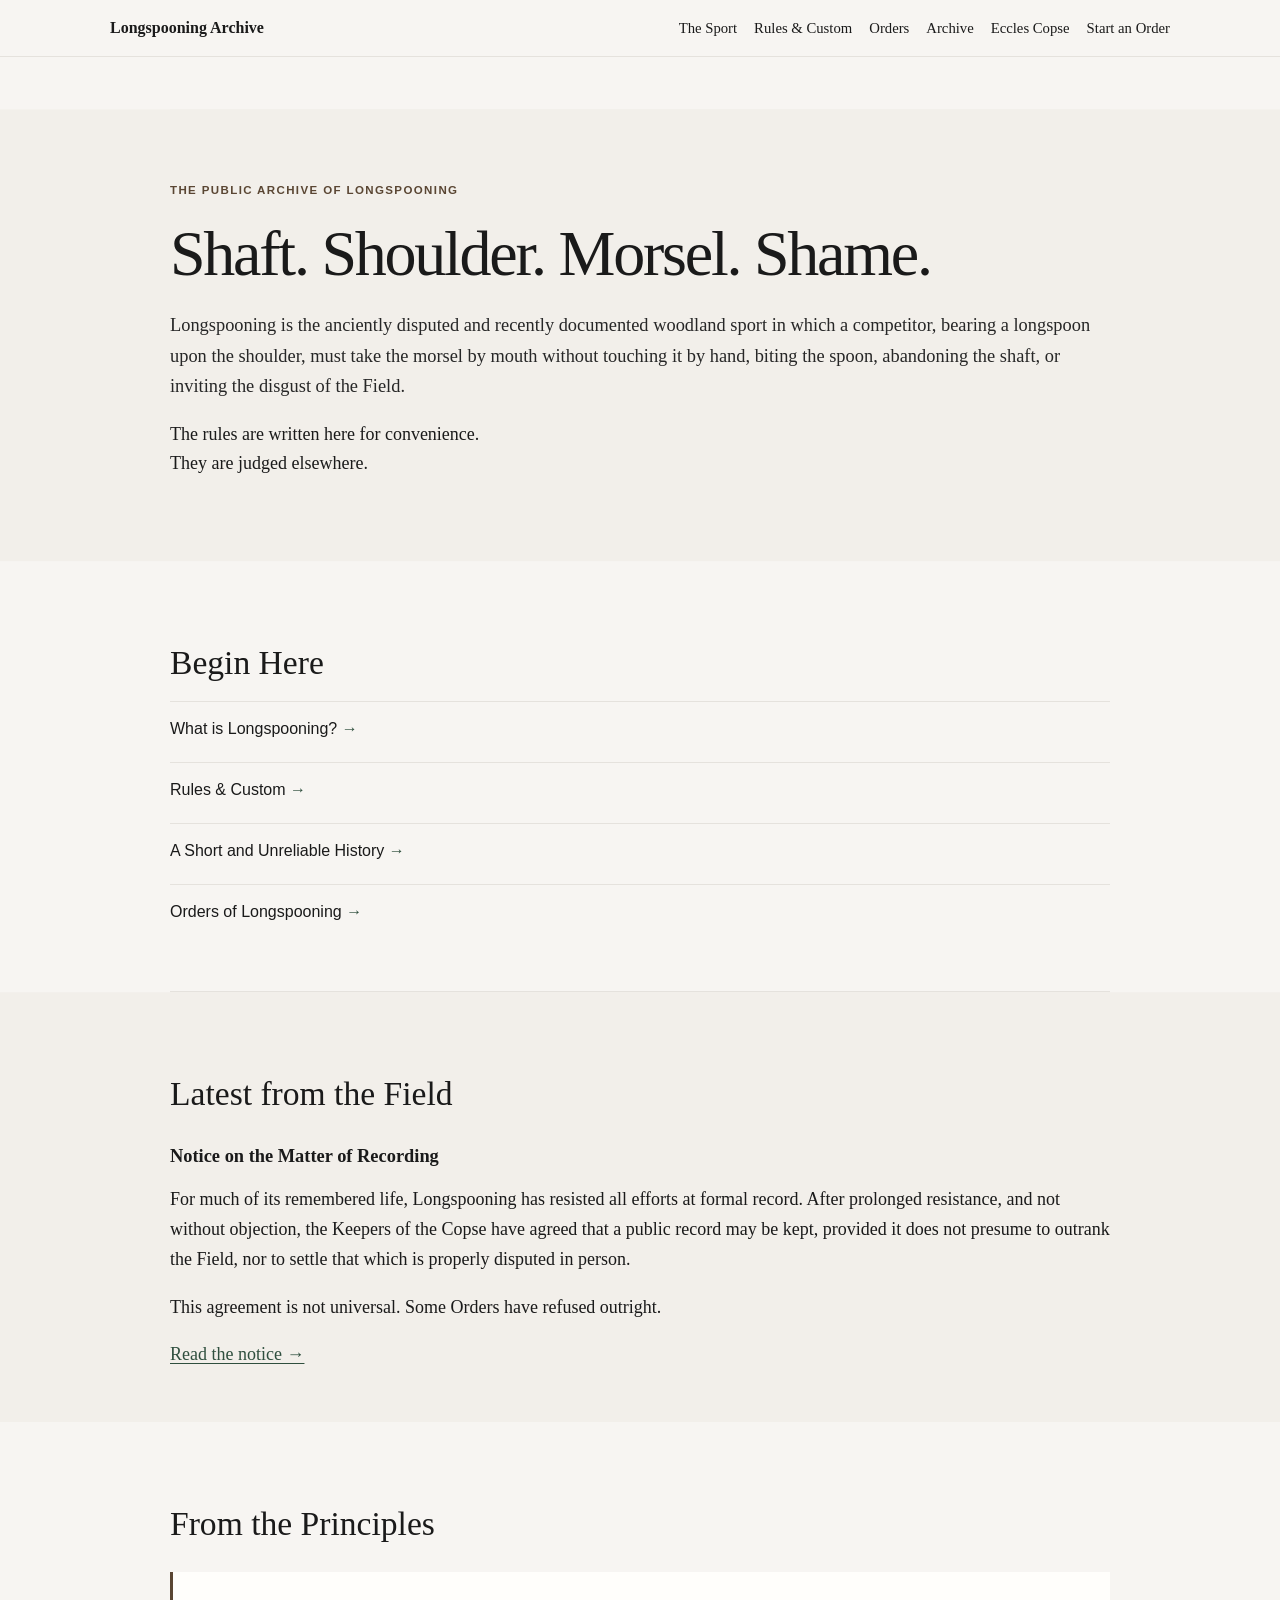
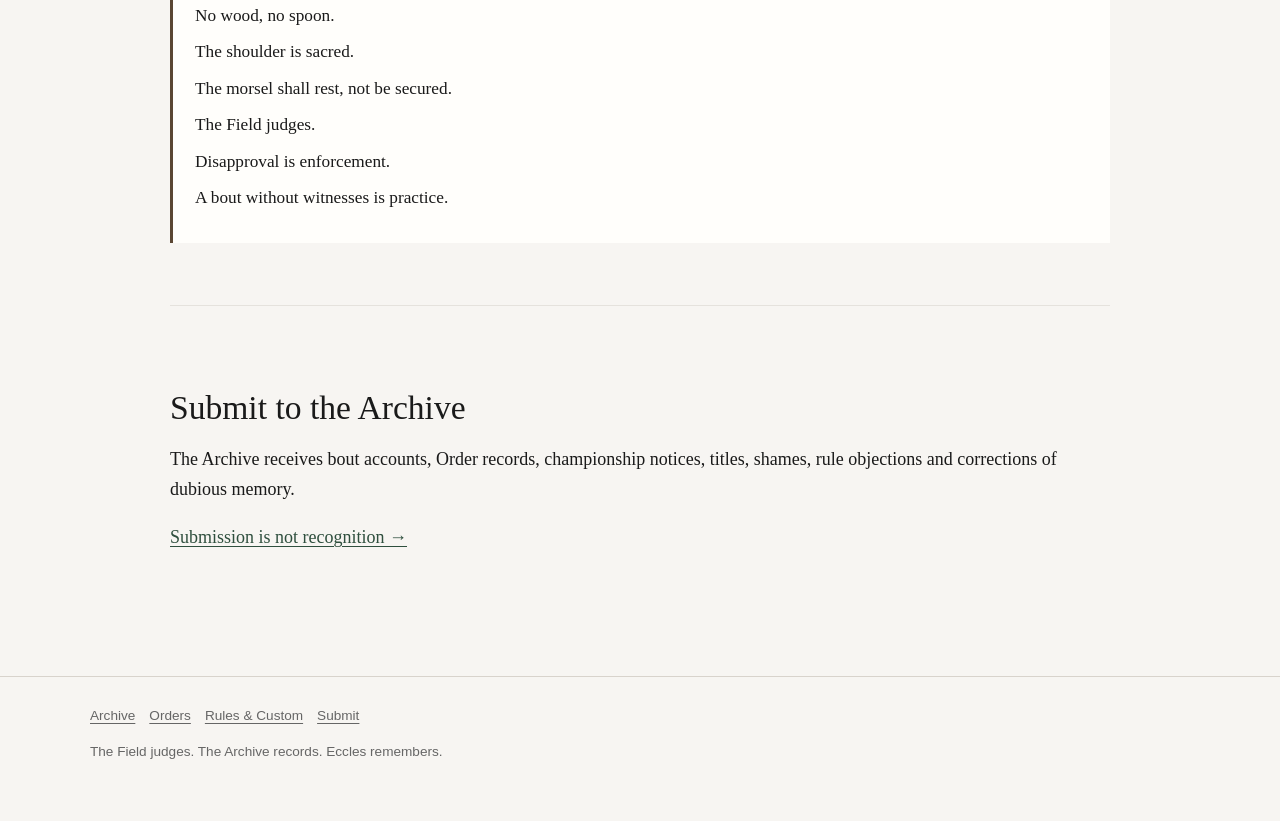
==== commit d0fd8cfa: "updating nav" ====
--- a/index.html
+++ b/index.html
@@ -1 +1 @@
-<!doctype html><html lang="en-GB"><head><meta charset="utf-8"><meta name="viewport" content="width=device-width, initial-scale=1"><title>Home | Longspooning Archive</title><meta name="description" content="The Public Archive of Longspooning."><link rel="stylesheet" href="assets/css/styles.css"></head><body class=""><header class="site-header"><nav class="nav"><a class="brand" href="index.html">Longspooning Archive</a><div class="nav-links" id="site-navigation"><a href="pages/what-is-longspooning.html">The Sport</a><a href="pages/rules-custom.html">Rules & Custom</a><a href="pages/orders.html">Orders</a><a href="pages/archive.html">Archive</a><a href="pages/eccles-copse.html">Eccles Copse</a><a href="pages/start-an-order.html">Start an Order</a></div></nav></header><main class="wide"><section class="hero home-hero"><div class="kicker">The Public Archive of Longspooning</div><h1>Shaft. Shoulder. Morsel. Shame.</h1><p class="lede">Longspooning is the anciently disputed and recently documented woodland sport in which a competitor, bearing a longspoon upon the shoulder, must take the morsel by mouth without touching it by hand, biting the spoon, abandoning the shaft, or inviting the disgust of the Field.</p><p>The rules are written here for convenience.<br>They are judged elsewhere.</p></section><section class="section"><h2>Begin Here</h2><ul class="link-list"><li><a href="pages/what-is-longspooning.html">What is Longspooning? <span>→</span></a></li><li><a href="pages/rules-custom.html">Rules & Custom <span>→</span></a></li><li><a href="pages/history.html">A Short and Unreliable History <span>→</span></a></li><li><a href="pages/orders.html">Orders of Longspooning <span>→</span></a></li></ul></section><section class="section home-notice-section"><h2>Latest from the Field</h2><div class="notice-box"><h3>Notice on the Matter of Recording</h3><p>For much of its remembered life, Longspooning has resisted all efforts at formal record. After prolonged resistance, and not without objection, the Keepers of the Copse have agreed that a public record may be kept, provided it does not presume to outrank the Field, nor to settle that which is properly disputed in person.</p><p>This agreement is not universal. Some Orders have refused outright.</p><p><a href="pages/notices/matter-of-recording.html">Read the notice →</a></p></div></section><section class="section"><h2>From the Principles</h2><div class="principles"><p>No wood, no spoon.</p><p>The shoulder is sacred.</p><p>The morsel shall rest, not be secured.</p><p>The Field judges.</p><p>Disapproval is enforcement.</p><p>A bout without witnesses is practice.</p></div></section><section class="section no-border"><h2>Submit to the Archive</h2><p>The Archive receives bout accounts, Order records, championship notices, titles, shames, rule objections and corrections of dubious memory.</p><p><a href="pages/submit.html">Submission is not recognition →</a></p></section></main><footer class="footer"><div class="footer-inner"><a href="pages/archive.html">Archive</a><a href="pages/orders.html">Orders</a><a href="pages/rules-custom.html">Rules & Custom</a><a href="pages/submit.html">Submit</a><p>The Field judges. The Archive records. Eccles remembers.</p></div></footer></body></html>+<!doctype html><html lang="en-GB"><head><meta charset="utf-8"><meta name="viewport" content="width=device-width, initial-scale=1"><title>Home | Longspooning Archive</title><meta name="description" content="The Public Archive of Longspooning."><link rel="stylesheet" href="assets/css/styles.css"></head><body class=""><header class="site-header topbar"><nav class="nav"><a class="brand" href="index.html">Longspooning Archive</a><div class="nav-links" id="site-navigation"><a href="pages/what-is-longspooning.html">The Sport</a><a href="pages/rules-custom.html">Rules & Custom</a><a href="pages/orders.html">Orders</a><a href="pages/archive.html">Archive</a><a href="pages/eccles-copse.html">Eccles Copse</a><a href="pages/start-an-order.html">Start an Order</a></div></nav></header><main class="wide"><section class="hero home-hero"><div class="kicker">The Public Archive of Longspooning</div><h1>Shaft. Shoulder. Morsel. Shame.</h1><p class="lede">Longspooning is the anciently disputed and recently documented woodland sport in which a competitor, bearing a longspoon upon the shoulder, must take the morsel by mouth without touching it by hand, biting the spoon, abandoning the shaft, or inviting the disgust of the Field.</p><p>The rules are written here for convenience.<br>They are judged elsewhere.</p></section><section class="section"><h2>Begin Here</h2><ul class="link-list"><li><a href="pages/what-is-longspooning.html">What is Longspooning? <span>→</span></a></li><li><a href="pages/rules-custom.html">Rules & Custom <span>→</span></a></li><li><a href="pages/history.html">A Short and Unreliable History <span>→</span></a></li><li><a href="pages/orders.html">Orders of Longspooning <span>→</span></a></li></ul></section><section class="section home-notice-section"><h2>Latest from the Field</h2><div class="notice-box"><h3>Notice on the Matter of Recording</h3><p>For much of its remembered life, Longspooning has resisted all efforts at formal record. After prolonged resistance, and not without objection, the Keepers of the Copse have agreed that a public record may be kept, provided it does not presume to outrank the Field, nor to settle that which is properly disputed in person.</p><p>This agreement is not universal. Some Orders have refused outright.</p><p><a href="pages/notices/matter-of-recording.html">Read the notice →</a></p></div></section><section class="section"><h2>From the Principles</h2><div class="principles"><p>No wood, no spoon.</p><p>The shoulder is sacred.</p><p>The morsel shall rest, not be secured.</p><p>The Field judges.</p><p>Disapproval is enforcement.</p><p>A bout without witnesses is practice.</p></div></section><section class="section no-border"><h2>Submit to the Archive</h2><p>The Archive receives bout accounts, Order records, championship notices, titles, shames, rule objections and corrections of dubious memory.</p><p><a href="pages/submit.html">Submission is not recognition →</a></p></section></main><footer class="footer"><div class="footer-inner"><a href="pages/archive.html">Archive</a><a href="pages/orders.html">Orders</a><a href="pages/rules-custom.html">Rules & Custom</a><a href="pages/submit.html">Submit</a><p>The Field judges. The Archive records. Eccles remembers.</p></div></footer></body></html>
--- a/assets/css/styles.css
+++ b/assets/css/styles.css
@@ -16,18 +16,19 @@
 body{margin:0;background:var(--bg);color:var(--text);font-family:Georgia, 'Times New Roman', serif;font-size:18px;line-height:1.65}
 a{color:var(--green);text-decoration-thickness:1px;text-underline-offset:3px}
 a:hover{color:var(--brown)}
-.site-header{background:var(--bg);border-bottom:1px solid var(--line)}
+.site-header{background:var(--bg);border-bottom:1px solid var(--soft-line)}
+.topbar{position:sticky;top:0;z-index:20;background:#F7F5F2;border-bottom:1px solid #E5E2DD}
 .nav{max-width:1100px;margin:0 auto;padding:12px 18px;font-family:Georgia,'Times New Roman',serif}
 .brand{display:block;margin-bottom:8px;color:var(--text);font-size:1rem;font-weight:600;text-decoration:none}
 .nav-links{display:grid;padding:8px 0 2px;border-top:1px solid var(--soft-line)}.nav-links a{display:block;padding:7px 0;color:var(--text);font-size:1rem;text-decoration:none}.nav-links a:hover{color:var(--green)}
 main{max-width:var(--max);margin:0 auto;padding:52px 20px 72px}.wide{max-width:980px}.hero{padding:48px 0 36px;border-bottom:1px solid var(--line)}
 h1,h2,h3{line-height:1.18;margin:0 0 18px}h1{font-size:clamp(2.1rem,8vw,4rem);font-weight:500;letter-spacing:-.035em}h2{font-size:clamp(1.45rem,5vw,2.1rem);font-weight:500;margin-top:48px}h3{font-size:1.15rem;font-weight:600;margin-top:32px}.kicker{font-family:Inter,-apple-system,BlinkMacSystemFont,'Segoe UI',sans-serif;text-transform:uppercase;letter-spacing:.12em;color:var(--brown);font-size:.72rem;font-weight:700;margin-bottom:16px}.tagline{font-size:clamp(1.35rem,5vw,2rem);color:var(--brown);margin:0 0 22px;line-height:1.25}.lede{font-size:1.15rem;line-height:1.65;color:#272727}.section{padding:34px 0;border-bottom:1px solid var(--soft-line)}.no-border{border-bottom:none}.link-list{list-style:none;padding:0;margin:18px 0}.link-list li{border-top:1px solid var(--soft-line)}.link-list a{display:block;padding:14px 0;text-decoration:none;color:var(--text);font-family:Inter,-apple-system,BlinkMacSystemFont,'Segoe UI',sans-serif;font-size:1rem}.link-list a span{color:var(--green)}
 .home-hero,.home-notice-section{border-bottom:0;box-shadow:0 0 0 100vmax var(--paper);clip-path:inset(0 -100vmax)}
-.home-hero{background:var(--paper)}
+.home-hero{background:var(--notice);box-shadow:0 0 0 100vmax var(--notice);padding:72px 0 64px}
 .home-notice-section{background:var(--notice);box-shadow:0 0 0 100vmax var(--notice)}
 .home-notice-section .notice-box{background:transparent;border:0;padding:0;margin:20px 0 4px}
 .article-main{max-width:700px;padding-top:44px}.article-page .hero{padding:34px 0 30px}.article-page h1{max-width:10.5em;font-size:clamp(2.25rem,7vw,3.45rem);letter-spacing:-.025em}.article-page .lede{max-width:35rem;font-size:1.2rem;line-height:1.58}.article-body{padding:18px 0 54px}.article-body p{max-width:37rem;margin:0 0 1.05rem}.article-body h2{margin:3.1rem 0 1rem;padding-top:.2rem;font-size:clamp(1.55rem,4vw,2rem);letter-spacing:0}.article-body h2:first-child{margin-top:1.2rem}.article-body h3{max-width:37rem;margin:2rem 0 .65rem;color:var(--brown);font-size:1.08rem;line-height:1.25}.article-body .principles{max-width:37rem;margin:2.1rem 0 2.5rem}
 ul{padding-left:1.2rem}li{margin:.35rem 0}.principles{background:var(--paper);border-left:3px solid var(--brown);padding:22px;margin:28px 0}.principles p{margin:8px 0;font-size:1.08rem}.notice-box{background:var(--notice);border:1px solid var(--line);padding:22px;margin:28px 0}.meta{font-family:Inter,-apple-system,BlinkMacSystemFont,'Segoe UI',sans-serif;color:var(--muted);font-size:.88rem;border-top:1px solid var(--line);border-bottom:1px solid var(--line);padding:12px 0;margin:22px 0 32px}.meta div{margin:4px 0}.quote-line{font-size:1.25rem;color:var(--brown);margin:28px 0}.footer{border-top:1px solid var(--line);padding:28px 20px 44px;font-family:Inter,-apple-system,BlinkMacSystemFont,'Segoe UI',sans-serif;color:var(--muted);font-size:.85rem}.footer-inner{max-width:1100px;margin:0 auto}.footer a{color:var(--muted);margin-right:14px}.eccles main,.eccles .hero{max-width:680px}.eccles h1{letter-spacing:-.02em}.eccles .section{padding:44px 0}
 @media(min-width:761px){.nav{display:flex;align-items:baseline;justify-content:space-between;gap:24px;padding:15px 20px}.brand{margin:0;white-space:nowrap}.nav-links{display:flex;align-items:baseline;gap:17px;padding:0;border-top:0}.nav-links a{padding:0;font-size:.92rem;white-space:nowrap}}
-@media(max-width:760px){body{font-size:17px}main{padding:34px 18px 58px}.hero{padding:32px 0 26px}.section{padding:26px 0}h2{margin-top:36px}.article-main{padding-top:28px}.article-page .hero{padding:28px 0 24px}.article-page h1{max-width:11em}.article-body{padding:12px 0 44px}.article-body h2{margin-top:2.45rem}.article-body h3{margin-top:1.65rem}.notice-box,.principles{margin-left:-2px;margin-right:-2px}}
+@media(max-width:760px){body{font-size:17px}.nav{padding:10px 18px}.brand{margin-bottom:6px}.nav-links{display:flex;flex-wrap:wrap;gap:0 14px;padding:6px 0 0}.nav-links a{padding:3px 0;font-size:.95rem;line-height:1.35}main{padding:34px 18px 58px}.hero{padding:32px 0 26px}.home-hero{padding:46px 0 42px}.section{padding:26px 0}h2{margin-top:36px}.article-main{padding-top:28px}.article-page .hero{padding:28px 0 24px}.article-page h1{max-width:11em}.article-body{padding:12px 0 44px}.article-body h2{margin-top:2.45rem}.article-body h3{margin-top:1.65rem}.notice-box,.principles{margin-left:-2px;margin-right:-2px}}
 @media print{.site-header,.footer{display:none}body{background:white;color:black}main{max-width:none;padding:0}a{color:black}}
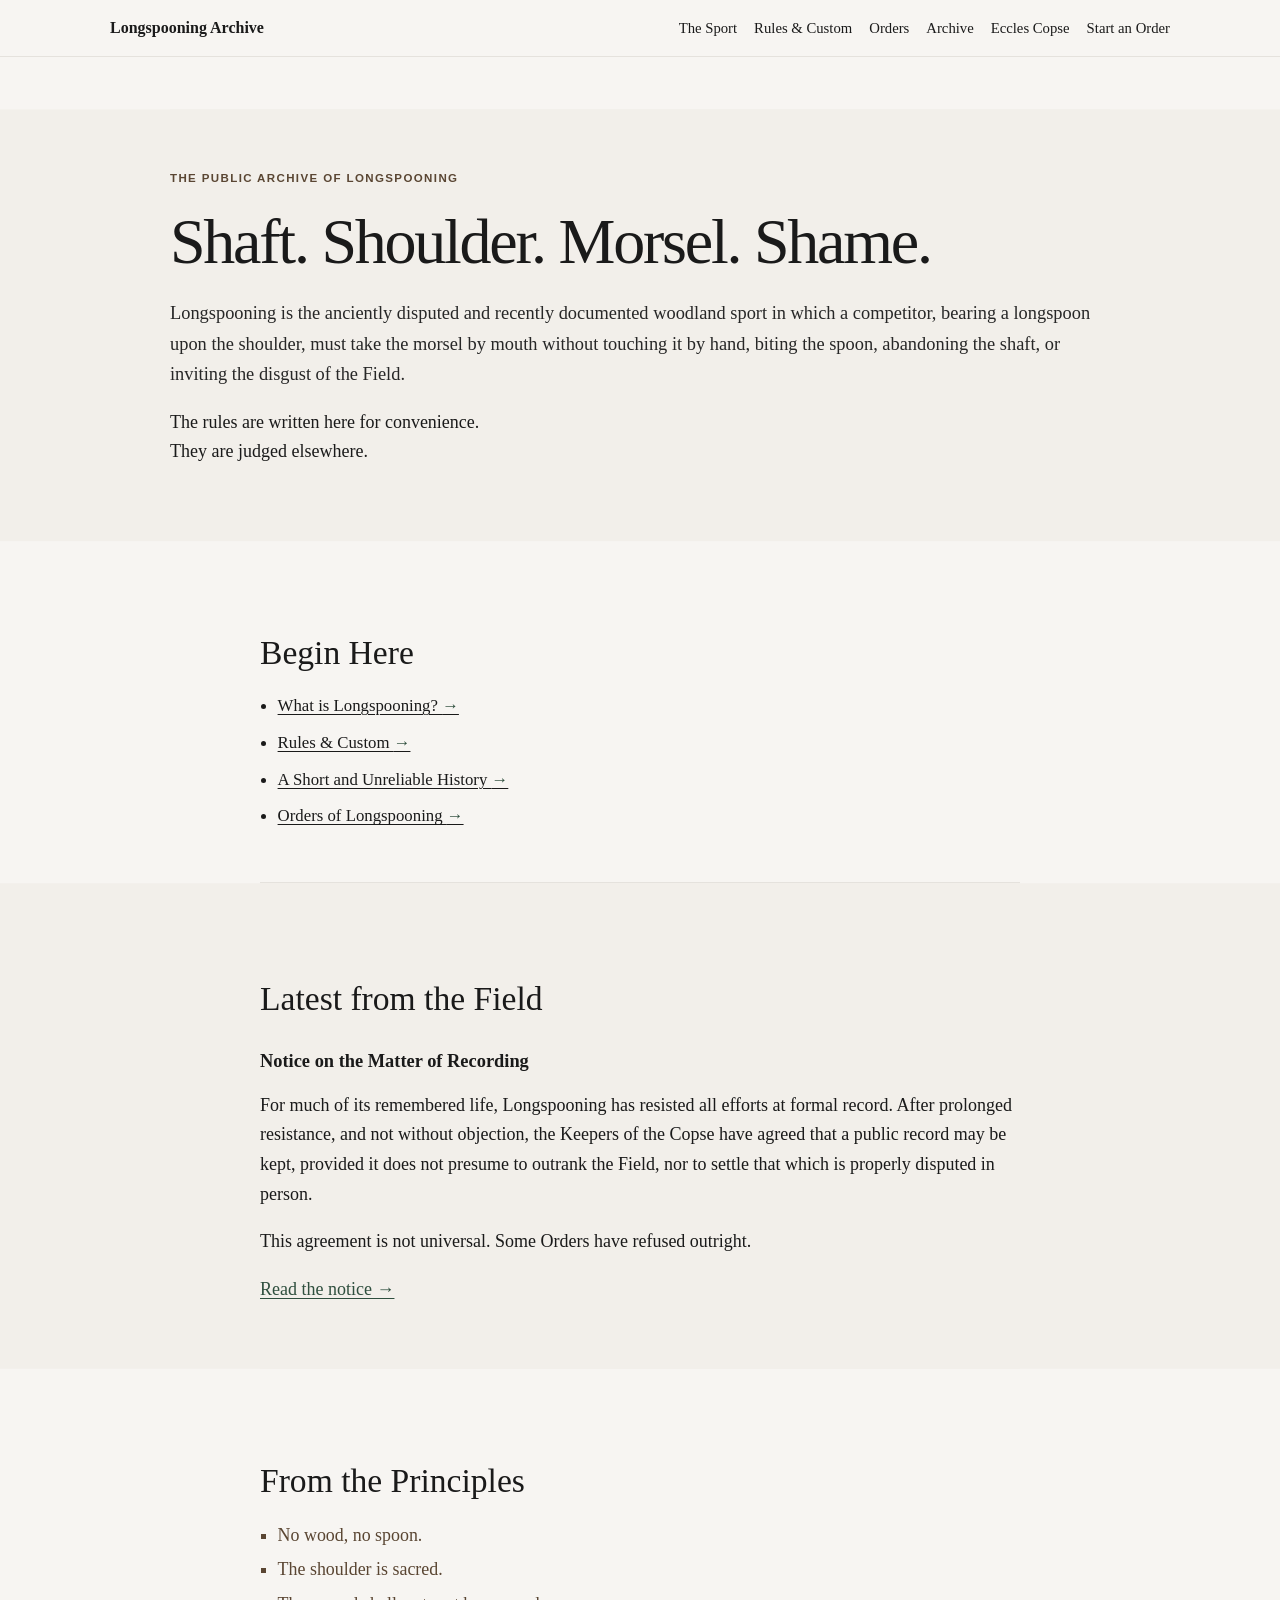
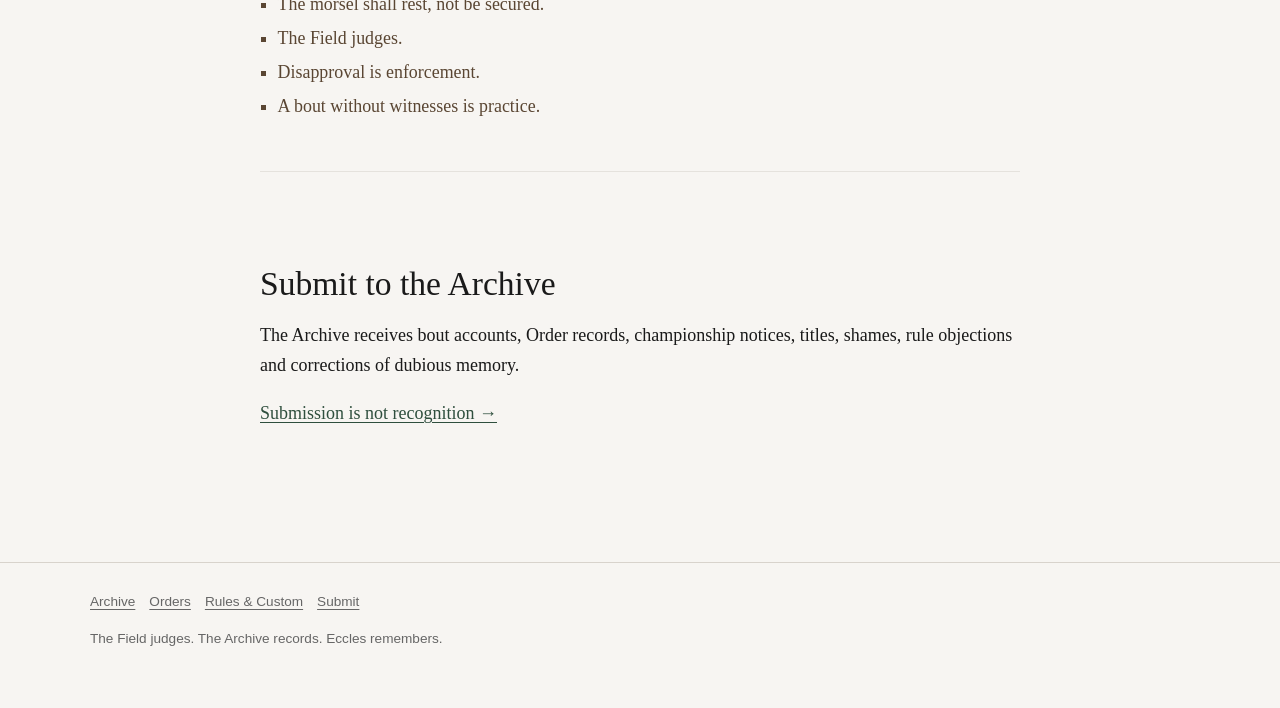
==== commit 70bd29b3: "style fixes" ====
--- a/index.html
+++ b/index.html
@@ -1 +1 @@
-<!doctype html><html lang="en-GB"><head><meta charset="utf-8"><meta name="viewport" content="width=device-width, initial-scale=1"><title>Home | Longspooning Archive</title><meta name="description" content="The Public Archive of Longspooning."><link rel="stylesheet" href="assets/css/styles.css"></head><body class=""><header class="site-header topbar"><nav class="nav"><a class="brand" href="index.html">Longspooning Archive</a><div class="nav-links" id="site-navigation"><a href="pages/what-is-longspooning.html">The Sport</a><a href="pages/rules-custom.html">Rules & Custom</a><a href="pages/orders.html">Orders</a><a href="pages/archive.html">Archive</a><a href="pages/eccles-copse.html">Eccles Copse</a><a href="pages/start-an-order.html">Start an Order</a></div></nav></header><main class="wide"><section class="hero home-hero"><div class="kicker">The Public Archive of Longspooning</div><h1>Shaft. Shoulder. Morsel. Shame.</h1><p class="lede">Longspooning is the anciently disputed and recently documented woodland sport in which a competitor, bearing a longspoon upon the shoulder, must take the morsel by mouth without touching it by hand, biting the spoon, abandoning the shaft, or inviting the disgust of the Field.</p><p>The rules are written here for convenience.<br>They are judged elsewhere.</p></section><section class="section"><h2>Begin Here</h2><ul class="link-list"><li><a href="pages/what-is-longspooning.html">What is Longspooning? <span>→</span></a></li><li><a href="pages/rules-custom.html">Rules & Custom <span>→</span></a></li><li><a href="pages/history.html">A Short and Unreliable History <span>→</span></a></li><li><a href="pages/orders.html">Orders of Longspooning <span>→</span></a></li></ul></section><section class="section home-notice-section"><h2>Latest from the Field</h2><div class="notice-box"><h3>Notice on the Matter of Recording</h3><p>For much of its remembered life, Longspooning has resisted all efforts at formal record. After prolonged resistance, and not without objection, the Keepers of the Copse have agreed that a public record may be kept, provided it does not presume to outrank the Field, nor to settle that which is properly disputed in person.</p><p>This agreement is not universal. Some Orders have refused outright.</p><p><a href="pages/notices/matter-of-recording.html">Read the notice →</a></p></div></section><section class="section"><h2>From the Principles</h2><div class="principles"><p>No wood, no spoon.</p><p>The shoulder is sacred.</p><p>The morsel shall rest, not be secured.</p><p>The Field judges.</p><p>Disapproval is enforcement.</p><p>A bout without witnesses is practice.</p></div></section><section class="section no-border"><h2>Submit to the Archive</h2><p>The Archive receives bout accounts, Order records, championship notices, titles, shames, rule objections and corrections of dubious memory.</p><p><a href="pages/submit.html">Submission is not recognition →</a></p></section></main><footer class="footer"><div class="footer-inner"><a href="pages/archive.html">Archive</a><a href="pages/orders.html">Orders</a><a href="pages/rules-custom.html">Rules & Custom</a><a href="pages/submit.html">Submit</a><p>The Field judges. The Archive records. Eccles remembers.</p></div></footer></body></html>+<!doctype html><html lang="en-GB"><head><meta charset="utf-8"><meta name="viewport" content="width=device-width, initial-scale=1"><title>Home | Longspooning Archive</title><meta name="description" content="The Public Archive of Longspooning."><link rel="stylesheet" href="assets/css/styles.css"></head><body class=""><header class="site-header topbar"><nav class="nav"><a class="brand" href="index.html">Longspooning Archive</a><div class="nav-links" id="site-navigation"><a href="pages/what-is-longspooning.html">The Sport</a><a href="pages/rules-custom.html">Rules & Custom</a><a href="pages/orders.html">Orders</a><a href="pages/archive.html">Archive</a><a href="pages/eccles-copse.html">Eccles Copse</a><a href="pages/start-an-order.html">Start an Order</a></div></nav></header><main class="wide"><section class="hero home-hero"><div class="kicker">The Public Archive of Longspooning</div><h1>Shaft. Shoulder. Morsel. Shame.</h1><p class="lede">Longspooning is the anciently disputed and recently documented woodland sport in which a competitor, bearing a longspoon upon the shoulder, must take the morsel by mouth without touching it by hand, biting the spoon, abandoning the shaft, or inviting the disgust of the Field.</p><p>The rules are written here for convenience.<br>They are judged elsewhere.</p></section><section class="section"><h2>Begin Here</h2><ul class="link-list"><li><a href="pages/what-is-longspooning.html">What is Longspooning? <span>→</span></a></li><li><a href="pages/rules-custom.html">Rules & Custom <span>→</span></a></li><li><a href="pages/history.html">A Short and Unreliable History <span>→</span></a></li><li><a href="pages/orders.html">Orders of Longspooning <span>→</span></a></li></ul></section><section class="section home-notice-section"><h2>Latest from the Field</h2><div class="notice-box"><h3>Notice on the Matter of Recording</h3><p>For much of its remembered life, Longspooning has resisted all efforts at formal record. After prolonged resistance, and not without objection, the Keepers of the Copse have agreed that a public record may be kept, provided it does not presume to outrank the Field, nor to settle that which is properly disputed in person.</p><p>This agreement is not universal. Some Orders have refused outright.</p><p><a href="pages/notices/matter-of-recording.html">Read the notice →</a></p></div></section><section class="section"><h2>From the Principles</h2><ul class="archive-fragment"><li>No wood, no spoon.</li><li>The shoulder is sacred.</li><li>The morsel shall rest, not be secured.</li><li>The Field judges.</li><li>Disapproval is enforcement.</li><li>A bout without witnesses is practice.</li></ul></section><section class="section no-border"><h2>Submit to the Archive</h2><p>The Archive receives bout accounts, Order records, championship notices, titles, shames, rule objections and corrections of dubious memory.</p><p><a href="pages/submit.html">Submission is not recognition →</a></p></section></main><footer class="footer"><div class="footer-inner"><a href="pages/archive.html">Archive</a><a href="pages/orders.html">Orders</a><a href="pages/rules-custom.html">Rules & Custom</a><a href="pages/submit.html">Submit</a><p>The Field judges. The Archive records. Eccles remembers.</p></div></footer></body></html>
--- a/assets/css/styles.css
+++ b/assets/css/styles.css
@@ -12,23 +12,29 @@
   --max: 760px;
 }
 *{box-sizing:border-box}
-html{scroll-behavior:smooth}
+html{scroll-behavior:smooth;scroll-padding-top:72px}
 body{margin:0;background:var(--bg);color:var(--text);font-family:Georgia, 'Times New Roman', serif;font-size:18px;line-height:1.65}
 a{color:var(--green);text-decoration-thickness:1px;text-underline-offset:3px}
 a:hover{color:var(--brown)}
 .site-header{background:var(--bg);border-bottom:1px solid var(--soft-line)}
-.topbar{position:sticky;top:0;z-index:20;background:#F7F5F2;border-bottom:1px solid #E5E2DD}
+.site-header.topbar{position:sticky;top:0;z-index:30;width:100%;background:#F7F5F2;border-bottom:1px solid #E5E2DD}
 .nav{max-width:1100px;margin:0 auto;padding:12px 18px;font-family:Georgia,'Times New Roman',serif}
 .brand{display:block;margin-bottom:8px;color:var(--text);font-size:1rem;font-weight:600;text-decoration:none}
 .nav-links{display:grid;padding:8px 0 2px;border-top:1px solid var(--soft-line)}.nav-links a{display:block;padding:7px 0;color:var(--text);font-size:1rem;text-decoration:none}.nav-links a:hover{color:var(--green)}
 main{max-width:var(--max);margin:0 auto;padding:52px 20px 72px}.wide{max-width:980px}.hero{padding:48px 0 36px;border-bottom:1px solid var(--line)}
 h1,h2,h3{line-height:1.18;margin:0 0 18px}h1{font-size:clamp(2.1rem,8vw,4rem);font-weight:500;letter-spacing:-.035em}h2{font-size:clamp(1.45rem,5vw,2.1rem);font-weight:500;margin-top:48px}h3{font-size:1.15rem;font-weight:600;margin-top:32px}.kicker{font-family:Inter,-apple-system,BlinkMacSystemFont,'Segoe UI',sans-serif;text-transform:uppercase;letter-spacing:.12em;color:var(--brown);font-size:.72rem;font-weight:700;margin-bottom:16px}.tagline{font-size:clamp(1.35rem,5vw,2rem);color:var(--brown);margin:0 0 22px;line-height:1.25}.lede{font-size:1.15rem;line-height:1.65;color:#272727}.section{padding:34px 0;border-bottom:1px solid var(--soft-line)}.no-border{border-bottom:none}.link-list{list-style:none;padding:0;margin:18px 0}.link-list li{border-top:1px solid var(--soft-line)}.link-list a{display:block;padding:14px 0;text-decoration:none;color:var(--text);font-family:Inter,-apple-system,BlinkMacSystemFont,'Segoe UI',sans-serif;font-size:1rem}.link-list a span{color:var(--green)}
+.wide>.section{max-width:var(--max);margin-left:auto;margin-right:auto;padding:44px 0}
+.wide .link-list{margin:16px 0 4px;padding-left:1.1rem;list-style:disc}
+.wide .link-list li{border-top:0;margin:.45rem 0}
+.wide .link-list a{display:inline;padding:0;font-family:Georgia,'Times New Roman',serif;font-size:1.05rem;text-decoration:underline;text-decoration-thickness:1px;text-underline-offset:3px}
 .home-hero,.home-notice-section{border-bottom:0;box-shadow:0 0 0 100vmax var(--paper);clip-path:inset(0 -100vmax)}
-.home-hero{background:var(--notice);box-shadow:0 0 0 100vmax var(--notice);padding:72px 0 64px}
-.home-notice-section{background:var(--notice);box-shadow:0 0 0 100vmax var(--notice)}
+.home-hero{background:var(--notice);box-shadow:0 0 0 100vmax var(--notice);padding:60px 0 56px}
+.wide>.home-notice-section{background:var(--notice);box-shadow:0 0 0 100vmax var(--notice);padding:48px 0 46px}
 .home-notice-section .notice-box{background:transparent;border:0;padding:0;margin:20px 0 4px}
 .article-main{max-width:700px;padding-top:44px}.article-page .hero{padding:34px 0 30px}.article-page h1{max-width:10.5em;font-size:clamp(2.25rem,7vw,3.45rem);letter-spacing:-.025em}.article-page .lede{max-width:35rem;font-size:1.2rem;line-height:1.58}.article-body{padding:18px 0 54px}.article-body p{max-width:37rem;margin:0 0 1.05rem}.article-body h2{margin:3.1rem 0 1rem;padding-top:.2rem;font-size:clamp(1.55rem,4vw,2rem);letter-spacing:0}.article-body h2:first-child{margin-top:1.2rem}.article-body h3{max-width:37rem;margin:2rem 0 .65rem;color:var(--brown);font-size:1.08rem;line-height:1.25}.article-body .principles{max-width:37rem;margin:2.1rem 0 2.5rem}
 ul{padding-left:1.2rem}li{margin:.35rem 0}.principles{background:var(--paper);border-left:3px solid var(--brown);padding:22px;margin:28px 0}.principles p{margin:8px 0;font-size:1.08rem}.notice-box{background:var(--notice);border:1px solid var(--line);padding:22px;margin:28px 0}.meta{font-family:Inter,-apple-system,BlinkMacSystemFont,'Segoe UI',sans-serif;color:var(--muted);font-size:.88rem;border-top:1px solid var(--line);border-bottom:1px solid var(--line);padding:12px 0;margin:22px 0 32px}.meta div{margin:4px 0}.quote-line{font-size:1.25rem;color:var(--brown);margin:28px 0}.footer{border-top:1px solid var(--line);padding:28px 20px 44px;font-family:Inter,-apple-system,BlinkMacSystemFont,'Segoe UI',sans-serif;color:var(--muted);font-size:.85rem}.footer-inner{max-width:1100px;margin:0 auto}.footer a{color:var(--muted);margin-right:14px}.eccles main,.eccles .hero{max-width:680px}.eccles h1{letter-spacing:-.02em}.eccles .section{padding:44px 0}
+main.wide>.section .archive-fragment{margin:22px 0 2px;padding-left:1.1rem;color:var(--brown);list-style-type:square}
+main.wide>.section .archive-fragment li{margin:.45rem 0;font-size:1.12rem;line-height:1.5}
 @media(min-width:761px){.nav{display:flex;align-items:baseline;justify-content:space-between;gap:24px;padding:15px 20px}.brand{margin:0;white-space:nowrap}.nav-links{display:flex;align-items:baseline;gap:17px;padding:0;border-top:0}.nav-links a{padding:0;font-size:.92rem;white-space:nowrap}}
-@media(max-width:760px){body{font-size:17px}.nav{padding:10px 18px}.brand{margin-bottom:6px}.nav-links{display:flex;flex-wrap:wrap;gap:0 14px;padding:6px 0 0}.nav-links a{padding:3px 0;font-size:.95rem;line-height:1.35}main{padding:34px 18px 58px}.hero{padding:32px 0 26px}.home-hero{padding:46px 0 42px}.section{padding:26px 0}h2{margin-top:36px}.article-main{padding-top:28px}.article-page .hero{padding:28px 0 24px}.article-page h1{max-width:11em}.article-body{padding:12px 0 44px}.article-body h2{margin-top:2.45rem}.article-body h3{margin-top:1.65rem}.notice-box,.principles{margin-left:-2px;margin-right:-2px}}
+@media(max-width:760px){html{scroll-padding-top:124px}body{font-size:17px}.nav{padding:10px 18px}.brand{margin-bottom:6px}.nav-links{display:flex;flex-wrap:wrap;gap:0 14px;padding:6px 0 0}.nav-links a{padding:3px 0;font-size:.95rem;line-height:1.35}main{padding:34px 18px 58px}.hero{padding:32px 0 26px}.wide>.section{padding:32px 0}.home-hero{padding:38px 0 36px}.wide>.home-notice-section{padding:34px 0 32px}.section{padding:26px 0}h2{margin-top:36px}.article-main{padding-top:28px}.article-page .hero{padding:28px 0 24px}.article-page h1{max-width:11em}.article-body{padding:12px 0 44px}.article-body h2{margin-top:2.45rem}.article-body h3{margin-top:1.65rem}.notice-box,.principles{margin-left:-2px;margin-right:-2px}}
 @media print{.site-header,.footer{display:none}body{background:white;color:black}main{max-width:none;padding:0}a{color:black}}
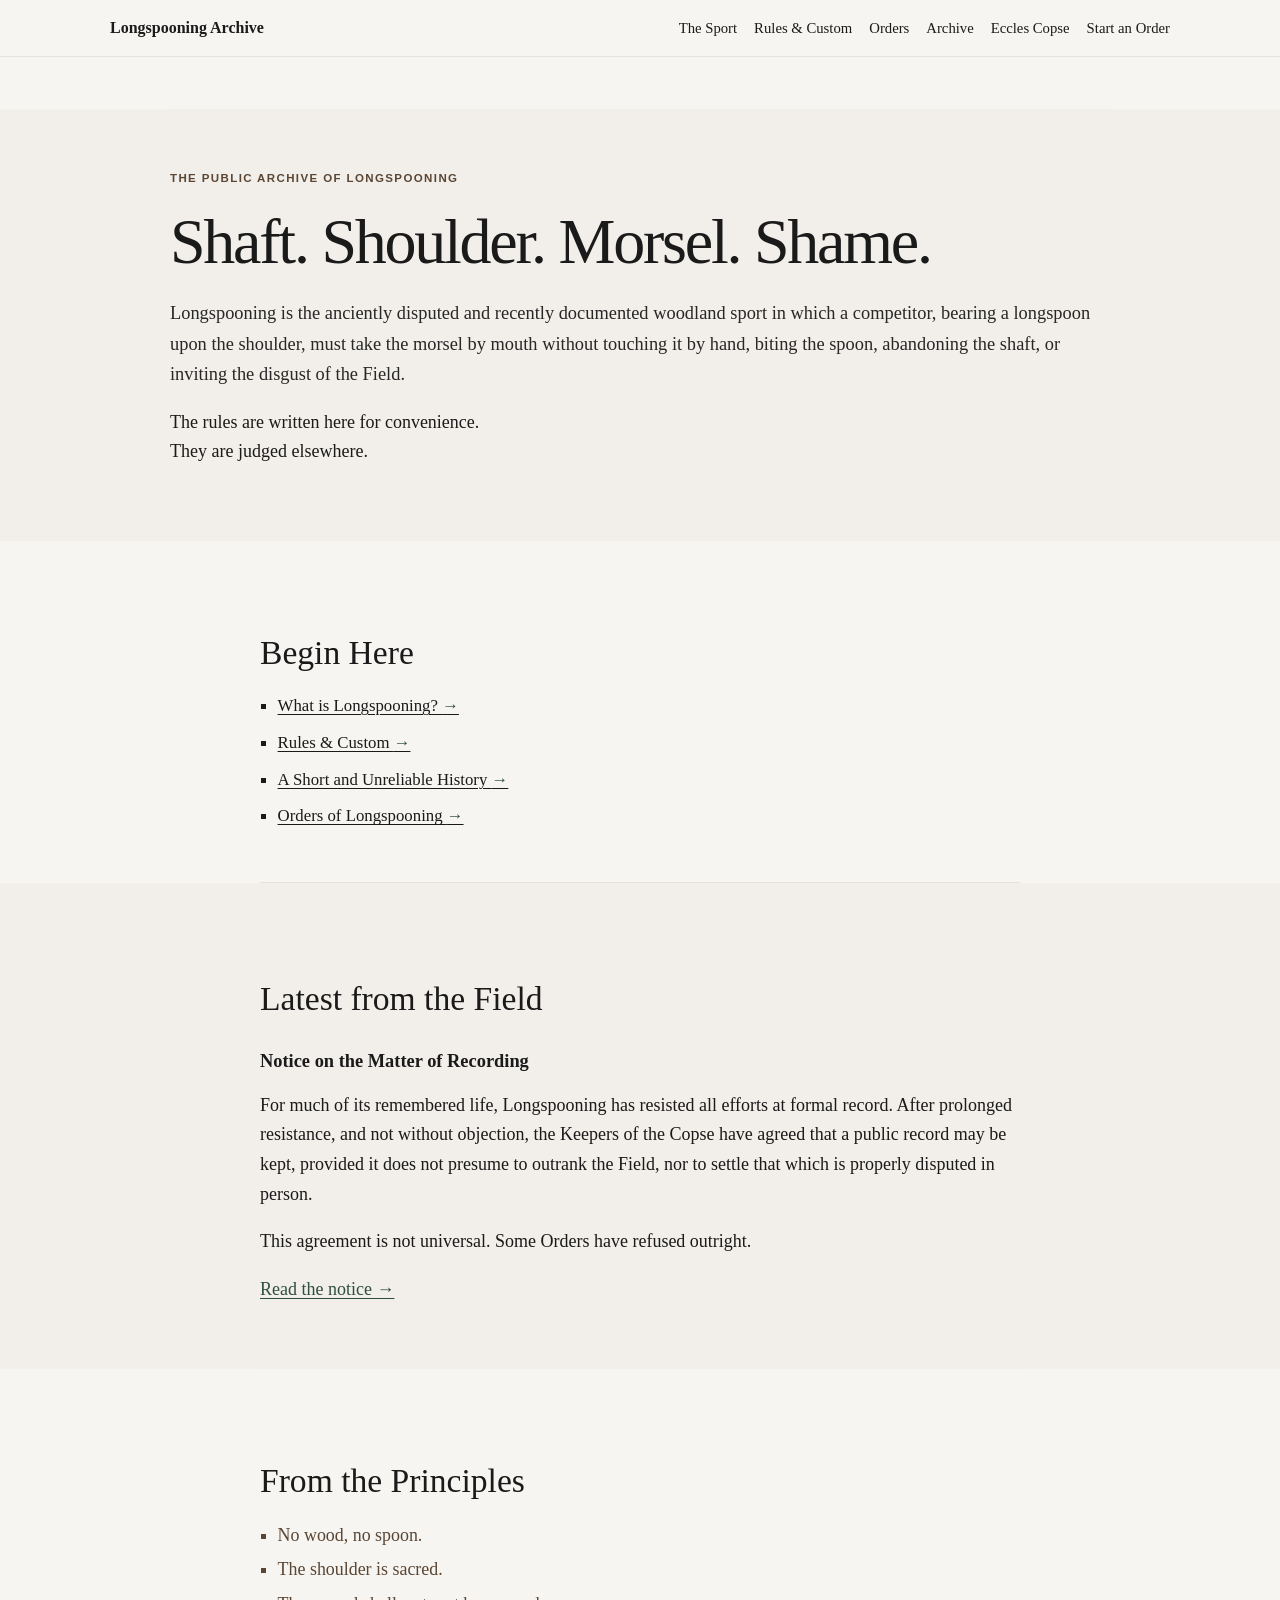
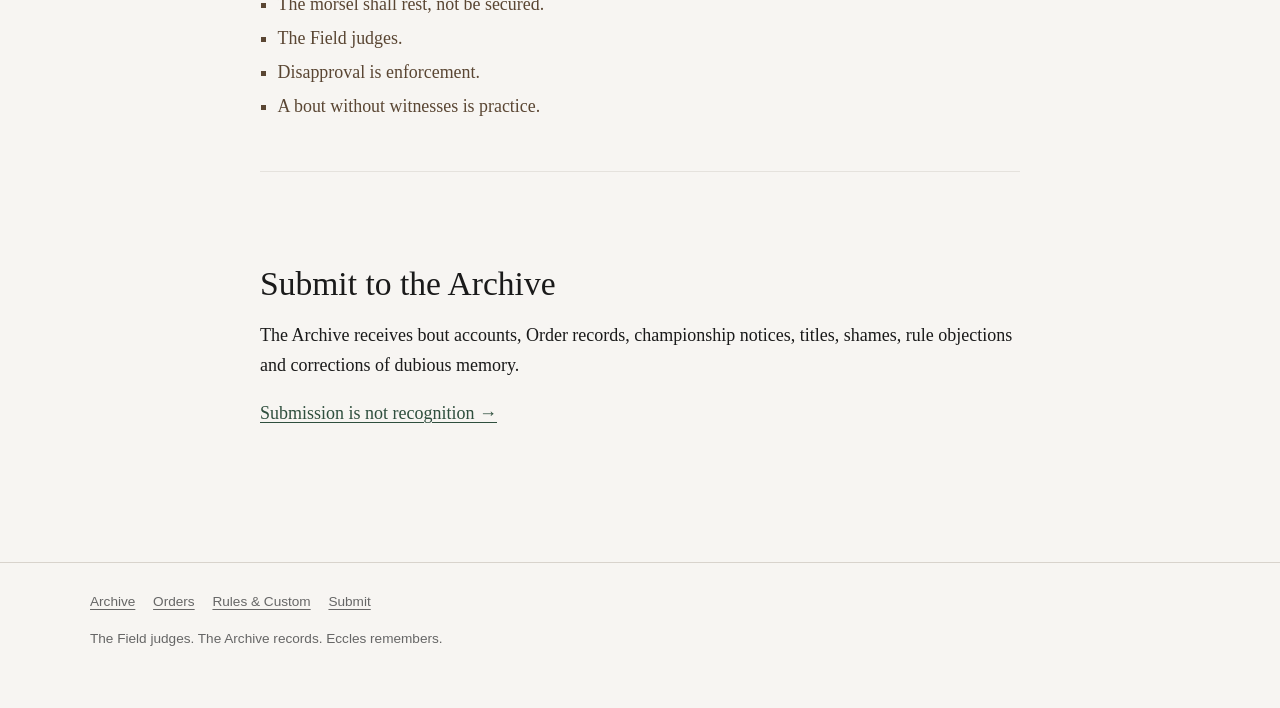
==== commit 15a5bb23: "rationalisation pass" ====
--- a/index.html
+++ b/index.html
@@ -1 +1,76 @@
-<!doctype html><html lang="en-GB"><head><meta charset="utf-8"><meta name="viewport" content="width=device-width, initial-scale=1"><title>Home | Longspooning Archive</title><meta name="description" content="The Public Archive of Longspooning."><link rel="stylesheet" href="assets/css/styles.css"></head><body class=""><header class="site-header topbar"><nav class="nav"><a class="brand" href="index.html">Longspooning Archive</a><div class="nav-links" id="site-navigation"><a href="pages/what-is-longspooning.html">The Sport</a><a href="pages/rules-custom.html">Rules & Custom</a><a href="pages/orders.html">Orders</a><a href="pages/archive.html">Archive</a><a href="pages/eccles-copse.html">Eccles Copse</a><a href="pages/start-an-order.html">Start an Order</a></div></nav></header><main class="wide"><section class="hero home-hero"><div class="kicker">The Public Archive of Longspooning</div><h1>Shaft. Shoulder. Morsel. Shame.</h1><p class="lede">Longspooning is the anciently disputed and recently documented woodland sport in which a competitor, bearing a longspoon upon the shoulder, must take the morsel by mouth without touching it by hand, biting the spoon, abandoning the shaft, or inviting the disgust of the Field.</p><p>The rules are written here for convenience.<br>They are judged elsewhere.</p></section><section class="section"><h2>Begin Here</h2><ul class="link-list"><li><a href="pages/what-is-longspooning.html">What is Longspooning? <span>→</span></a></li><li><a href="pages/rules-custom.html">Rules & Custom <span>→</span></a></li><li><a href="pages/history.html">A Short and Unreliable History <span>→</span></a></li><li><a href="pages/orders.html">Orders of Longspooning <span>→</span></a></li></ul></section><section class="section home-notice-section"><h2>Latest from the Field</h2><div class="notice-box"><h3>Notice on the Matter of Recording</h3><p>For much of its remembered life, Longspooning has resisted all efforts at formal record. After prolonged resistance, and not without objection, the Keepers of the Copse have agreed that a public record may be kept, provided it does not presume to outrank the Field, nor to settle that which is properly disputed in person.</p><p>This agreement is not universal. Some Orders have refused outright.</p><p><a href="pages/notices/matter-of-recording.html">Read the notice →</a></p></div></section><section class="section"><h2>From the Principles</h2><ul class="archive-fragment"><li>No wood, no spoon.</li><li>The shoulder is sacred.</li><li>The morsel shall rest, not be secured.</li><li>The Field judges.</li><li>Disapproval is enforcement.</li><li>A bout without witnesses is practice.</li></ul></section><section class="section no-border"><h2>Submit to the Archive</h2><p>The Archive receives bout accounts, Order records, championship notices, titles, shames, rule objections and corrections of dubious memory.</p><p><a href="pages/submit.html">Submission is not recognition →</a></p></section></main><footer class="footer"><div class="footer-inner"><a href="pages/archive.html">Archive</a><a href="pages/orders.html">Orders</a><a href="pages/rules-custom.html">Rules & Custom</a><a href="pages/submit.html">Submit</a><p>The Field judges. The Archive records. Eccles remembers.</p></div></footer></body></html>+<!doctype html>
+<html lang="en-GB">
+<head>
+  <meta charset="utf-8">
+  <meta name="viewport" content="width=device-width, initial-scale=1">
+  <title>Home | Longspooning Archive</title>
+  <meta name="description" content="The Public Archive of Longspooning.">
+  <link rel="stylesheet" href="assets/css/styles.css?v=20260516">
+</head>
+<body class="">
+<header class="site-header topbar">
+  <nav class="nav">
+    <a class="brand" href="index.html">Longspooning Archive</a>
+    <div class="nav-links" id="site-navigation">
+      <a href="pages/what-is-longspooning.html">The Sport</a>
+      <a href="pages/rules-custom.html">Rules & Custom</a>
+      <a href="pages/orders.html">Orders</a>
+      <a href="pages/archive.html">Archive</a>
+      <a href="pages/eccles-copse.html">Eccles Copse</a>
+      <a href="pages/start-an-order.html">Start an Order</a>
+    </div>
+  </nav>
+</header>
+<main class="wide">
+<section class="hero home-hero">
+  <div class="kicker">The Public Archive of Longspooning</div>
+  <h1>Shaft. Shoulder. Morsel. Shame.</h1>
+  <p class="lede">Longspooning is the anciently disputed and recently documented woodland sport in which a competitor, bearing a longspoon upon the shoulder, must take the morsel by mouth without touching it by hand, biting the spoon, abandoning the shaft, or inviting the disgust of the Field.</p>
+  <p>The rules are written here for convenience.<br>They are judged elsewhere.</p>
+</section>
+<section class="section">
+  <h2>Begin Here</h2>
+  <ul class="link-list">
+    <li><a href="pages/what-is-longspooning.html">What is Longspooning? <span>→</span></a></li>
+    <li><a href="pages/rules-custom.html">Rules & Custom <span>→</span></a></li>
+    <li><a href="pages/history.html">A Short and Unreliable History <span>→</span></a></li>
+    <li><a href="pages/orders.html">Orders of Longspooning <span>→</span></a></li>
+  </ul>
+</section>
+<section class="section home-notice-section">
+  <h2>Latest from the Field</h2>
+  <div class="notice-box">
+    <h3>Notice on the Matter of Recording</h3>
+    <p>For much of its remembered life, Longspooning has resisted all efforts at formal record. After prolonged resistance, and not without objection, the Keepers of the Copse have agreed that a public record may be kept, provided it does not presume to outrank the Field, nor to settle that which is properly disputed in person.</p>
+    <p>This agreement is not universal. Some Orders have refused outright.</p>
+    <p><a href="pages/notices/matter-of-recording.html">Read the notice →</a></p>
+  </div>
+</section>
+<section class="section">
+  <h2>From the Principles</h2>
+  <ul class="archive-fragment">
+    <li>No wood, no spoon.</li>
+    <li>The shoulder is sacred.</li>
+    <li>The morsel shall rest, not be secured.</li>
+    <li>The Field judges.</li>
+    <li>Disapproval is enforcement.</li>
+    <li>A bout without witnesses is practice.</li>
+  </ul>
+</section>
+<section class="section no-border">
+  <h2>Submit to the Archive</h2>
+  <p>The Archive receives bout accounts, Order records, championship notices, titles, shames, rule objections and corrections of dubious memory.</p>
+  <p><a href="pages/submit.html">Submission is not recognition →</a></p>
+</section>
+</main>
+<footer class="footer">
+  <div class="footer-inner">
+    <a href="pages/archive.html">Archive</a>
+      <a href="pages/orders.html">Orders</a>
+      <a href="pages/rules-custom.html">Rules & Custom</a>
+      <a href="pages/submit.html">Submit</a>
+    <p>The Field judges. The Archive records. Eccles remembers.</p>
+  </div>
+</footer>
+</body>
+</html>
--- a/assets/css/styles.css
+++ b/assets/css/styles.css
@@ -1,40 +1,522 @@
 :root {
-  --bg: #F7F5F2;
-  --paper: #FFFEFB;
-  --text: #1A1A1A;
+  --bg: #f7f5f2;
+  --paper: #fffefb;
+  --text: #1a1a1a;
   --muted: #666666;
-  --line: #D8D3CC;
-  --soft-line: #E5E2DD;
-  --green: #2F4F3E;
-  --brown: #5A4633;
-  --ember: #8C3B2A;
-  --notice: #F2EFEA;
+  --line: #d8d3cc;
+  --soft-line: #e5e2dd;
+  --green: #2f4f3e;
+  --brown: #5a4633;
+  --ember: #8c3b2a;
+  --notice: #f2efea;
   --max: 760px;
 }
-*{box-sizing:border-box}
-html{scroll-behavior:smooth;scroll-padding-top:72px}
-body{margin:0;background:var(--bg);color:var(--text);font-family:Georgia, 'Times New Roman', serif;font-size:18px;line-height:1.65}
-a{color:var(--green);text-decoration-thickness:1px;text-underline-offset:3px}
-a:hover{color:var(--brown)}
-.site-header{background:var(--bg);border-bottom:1px solid var(--soft-line)}
-.site-header.topbar{position:sticky;top:0;z-index:30;width:100%;background:#F7F5F2;border-bottom:1px solid #E5E2DD}
-.nav{max-width:1100px;margin:0 auto;padding:12px 18px;font-family:Georgia,'Times New Roman',serif}
-.brand{display:block;margin-bottom:8px;color:var(--text);font-size:1rem;font-weight:600;text-decoration:none}
-.nav-links{display:grid;padding:8px 0 2px;border-top:1px solid var(--soft-line)}.nav-links a{display:block;padding:7px 0;color:var(--text);font-size:1rem;text-decoration:none}.nav-links a:hover{color:var(--green)}
-main{max-width:var(--max);margin:0 auto;padding:52px 20px 72px}.wide{max-width:980px}.hero{padding:48px 0 36px;border-bottom:1px solid var(--line)}
-h1,h2,h3{line-height:1.18;margin:0 0 18px}h1{font-size:clamp(2.1rem,8vw,4rem);font-weight:500;letter-spacing:-.035em}h2{font-size:clamp(1.45rem,5vw,2.1rem);font-weight:500;margin-top:48px}h3{font-size:1.15rem;font-weight:600;margin-top:32px}.kicker{font-family:Inter,-apple-system,BlinkMacSystemFont,'Segoe UI',sans-serif;text-transform:uppercase;letter-spacing:.12em;color:var(--brown);font-size:.72rem;font-weight:700;margin-bottom:16px}.tagline{font-size:clamp(1.35rem,5vw,2rem);color:var(--brown);margin:0 0 22px;line-height:1.25}.lede{font-size:1.15rem;line-height:1.65;color:#272727}.section{padding:34px 0;border-bottom:1px solid var(--soft-line)}.no-border{border-bottom:none}.link-list{list-style:none;padding:0;margin:18px 0}.link-list li{border-top:1px solid var(--soft-line)}.link-list a{display:block;padding:14px 0;text-decoration:none;color:var(--text);font-family:Inter,-apple-system,BlinkMacSystemFont,'Segoe UI',sans-serif;font-size:1rem}.link-list a span{color:var(--green)}
-.wide>.section{max-width:var(--max);margin-left:auto;margin-right:auto;padding:44px 0}
-.wide .link-list{margin:16px 0 4px;padding-left:1.1rem;list-style:disc}
-.wide .link-list li{border-top:0;margin:.45rem 0}
-.wide .link-list a{display:inline;padding:0;font-family:Georgia,'Times New Roman',serif;font-size:1.05rem;text-decoration:underline;text-decoration-thickness:1px;text-underline-offset:3px}
-.home-hero,.home-notice-section{border-bottom:0;box-shadow:0 0 0 100vmax var(--paper);clip-path:inset(0 -100vmax)}
-.home-hero{background:var(--notice);box-shadow:0 0 0 100vmax var(--notice);padding:60px 0 56px}
-.wide>.home-notice-section{background:var(--notice);box-shadow:0 0 0 100vmax var(--notice);padding:48px 0 46px}
-.home-notice-section .notice-box{background:transparent;border:0;padding:0;margin:20px 0 4px}
-.article-main{max-width:700px;padding-top:44px}.article-page .hero{padding:34px 0 30px}.article-page h1{max-width:10.5em;font-size:clamp(2.25rem,7vw,3.45rem);letter-spacing:-.025em}.article-page .lede{max-width:35rem;font-size:1.2rem;line-height:1.58}.article-body{padding:18px 0 54px}.article-body p{max-width:37rem;margin:0 0 1.05rem}.article-body h2{margin:3.1rem 0 1rem;padding-top:.2rem;font-size:clamp(1.55rem,4vw,2rem);letter-spacing:0}.article-body h2:first-child{margin-top:1.2rem}.article-body h3{max-width:37rem;margin:2rem 0 .65rem;color:var(--brown);font-size:1.08rem;line-height:1.25}.article-body .principles{max-width:37rem;margin:2.1rem 0 2.5rem}
-ul{padding-left:1.2rem}li{margin:.35rem 0}.principles{background:var(--paper);border-left:3px solid var(--brown);padding:22px;margin:28px 0}.principles p{margin:8px 0;font-size:1.08rem}.notice-box{background:var(--notice);border:1px solid var(--line);padding:22px;margin:28px 0}.meta{font-family:Inter,-apple-system,BlinkMacSystemFont,'Segoe UI',sans-serif;color:var(--muted);font-size:.88rem;border-top:1px solid var(--line);border-bottom:1px solid var(--line);padding:12px 0;margin:22px 0 32px}.meta div{margin:4px 0}.quote-line{font-size:1.25rem;color:var(--brown);margin:28px 0}.footer{border-top:1px solid var(--line);padding:28px 20px 44px;font-family:Inter,-apple-system,BlinkMacSystemFont,'Segoe UI',sans-serif;color:var(--muted);font-size:.85rem}.footer-inner{max-width:1100px;margin:0 auto}.footer a{color:var(--muted);margin-right:14px}.eccles main,.eccles .hero{max-width:680px}.eccles h1{letter-spacing:-.02em}.eccles .section{padding:44px 0}
-main.wide>.section .archive-fragment{margin:22px 0 2px;padding-left:1.1rem;color:var(--brown);list-style-type:square}
-main.wide>.section .archive-fragment li{margin:.45rem 0;font-size:1.12rem;line-height:1.5}
-@media(min-width:761px){.nav{display:flex;align-items:baseline;justify-content:space-between;gap:24px;padding:15px 20px}.brand{margin:0;white-space:nowrap}.nav-links{display:flex;align-items:baseline;gap:17px;padding:0;border-top:0}.nav-links a{padding:0;font-size:.92rem;white-space:nowrap}}
-@media(max-width:760px){html{scroll-padding-top:124px}body{font-size:17px}.nav{padding:10px 18px}.brand{margin-bottom:6px}.nav-links{display:flex;flex-wrap:wrap;gap:0 14px;padding:6px 0 0}.nav-links a{padding:3px 0;font-size:.95rem;line-height:1.35}main{padding:34px 18px 58px}.hero{padding:32px 0 26px}.wide>.section{padding:32px 0}.home-hero{padding:38px 0 36px}.wide>.home-notice-section{padding:34px 0 32px}.section{padding:26px 0}h2{margin-top:36px}.article-main{padding-top:28px}.article-page .hero{padding:28px 0 24px}.article-page h1{max-width:11em}.article-body{padding:12px 0 44px}.article-body h2{margin-top:2.45rem}.article-body h3{margin-top:1.65rem}.notice-box,.principles{margin-left:-2px;margin-right:-2px}}
-@media print{.site-header,.footer{display:none}body{background:white;color:black}main{max-width:none;padding:0}a{color:black}}
+
+* {
+  box-sizing: border-box;
+}
+
+html {
+  scroll-behavior: smooth;
+  scroll-padding-top: 72px;
+}
+
+body {
+  margin: 0;
+  background: var(--bg);
+  color: var(--text);
+  font-family: Georgia, "Times New Roman", serif;
+  font-size: 18px;
+  line-height: 1.65;
+}
+
+a {
+  color: var(--green);
+  text-decoration-thickness: 1px;
+  text-underline-offset: 3px;
+}
+
+a:hover {
+  color: var(--brown);
+}
+
+.site-header {
+  background: var(--bg);
+  border-bottom: 1px solid var(--soft-line);
+}
+
+.site-header.topbar {
+  position: sticky;
+  top: 0;
+  z-index: 30;
+  width: 100%;
+  background: var(--bg);
+  border-bottom: 1px solid var(--soft-line);
+}
+
+.nav {
+  max-width: 1100px;
+  margin: 0 auto;
+  padding: 12px 18px;
+  font-family: Georgia, "Times New Roman", serif;
+}
+
+.brand {
+  display: block;
+  margin-bottom: 8px;
+  color: var(--text);
+  font-size: 1rem;
+  font-weight: 600;
+  text-decoration: none;
+}
+
+.nav-links {
+  display: grid;
+  padding: 8px 0 2px;
+  border-top: 1px solid var(--soft-line);
+}
+
+.nav-links a {
+  display: block;
+  padding: 7px 0;
+  color: var(--text);
+  font-size: 1rem;
+  text-decoration: none;
+}
+
+.nav-links a:hover {
+  color: var(--green);
+}
+
+main {
+  max-width: var(--max);
+  margin: 0 auto;
+  padding: 52px 20px 72px;
+}
+
+.wide {
+  max-width: 980px;
+}
+
+.hero {
+  padding: 48px 0 36px;
+  border-bottom: 1px solid var(--line);
+}
+
+h1,
+h2,
+h3 {
+  line-height: 1.18;
+  margin: 0 0 18px;
+}
+
+h1 {
+  font-size: clamp(2.1rem, 8vw, 4rem);
+  font-weight: 500;
+  letter-spacing: -0.035em;
+}
+
+h2 {
+  margin-top: 48px;
+  font-size: clamp(1.45rem, 5vw, 2.1rem);
+  font-weight: 500;
+}
+
+h3 {
+  margin-top: 32px;
+  font-size: 1.15rem;
+  font-weight: 600;
+}
+
+.kicker {
+  margin-bottom: 16px;
+  color: var(--brown);
+  font-family: Inter, -apple-system, BlinkMacSystemFont, "Segoe UI", sans-serif;
+  font-size: 0.72rem;
+  font-weight: 700;
+  letter-spacing: 0.12em;
+  text-transform: uppercase;
+}
+
+.tagline {
+  margin: 0 0 22px;
+  color: var(--brown);
+  font-size: clamp(1.35rem, 5vw, 2rem);
+  line-height: 1.25;
+}
+
+.lede {
+  color: #272727;
+  font-size: 1.15rem;
+  line-height: 1.65;
+}
+
+.section {
+  padding: 34px 0;
+  border-bottom: 1px solid var(--soft-line);
+}
+
+.no-border {
+  border-bottom: none;
+}
+
+ul {
+  padding-left: 1.2rem;
+  list-style-type: square;
+}
+
+li {
+  margin: 0.35rem 0;
+}
+
+.link-list {
+  margin: 18px 0;
+  padding: 0;
+  list-style: none;
+}
+
+.link-list li {
+  border-top: 1px solid var(--soft-line);
+}
+
+.link-list a {
+  display: block;
+  padding: 14px 0;
+  color: var(--text);
+  font-family: Inter, -apple-system, BlinkMacSystemFont, "Segoe UI", sans-serif;
+  font-size: 1rem;
+  text-decoration: none;
+}
+
+.link-list a span {
+  color: var(--green);
+}
+
+.principles {
+  margin: 28px 0;
+  padding: 22px;
+  background: var(--paper);
+  border-left: 3px solid var(--brown);
+}
+
+.principles p {
+  margin: 8px 0;
+  font-size: 1.08rem;
+}
+
+.notice-box {
+  margin: 28px 0;
+  padding: 22px;
+  background: var(--notice);
+  border: 1px solid var(--line);
+}
+
+.meta {
+  margin: 22px 0 32px;
+  padding: 12px 0;
+  color: var(--muted);
+  border-top: 1px solid var(--line);
+  border-bottom: 1px solid var(--line);
+  font-family: Inter, -apple-system, BlinkMacSystemFont, "Segoe UI", sans-serif;
+  font-size: 0.88rem;
+}
+
+.meta div {
+  margin: 4px 0;
+}
+
+.quote-line {
+  margin: 28px 0;
+  color: var(--brown);
+  font-size: 1.25rem;
+}
+
+.footer {
+  padding: 28px 20px 44px;
+  color: var(--muted);
+  border-top: 1px solid var(--line);
+  font-family: Inter, -apple-system, BlinkMacSystemFont, "Segoe UI", sans-serif;
+  font-size: 0.85rem;
+}
+
+.footer-inner {
+  max-width: 1100px;
+  margin: 0 auto;
+}
+
+.footer a {
+  margin-right: 14px;
+  color: var(--muted);
+}
+
+.wide > .section {
+  max-width: var(--max);
+  margin-right: auto;
+  margin-left: auto;
+  padding: 44px 0;
+}
+
+.wide .link-list {
+  margin: 16px 0 4px;
+  padding-left: 1.1rem;
+  list-style: square;
+}
+
+.wide .link-list li {
+  margin: 0.45rem 0;
+  border-top: 0;
+}
+
+.wide .link-list a {
+  display: inline;
+  padding: 0;
+  font-family: Georgia, "Times New Roman", serif;
+  font-size: 1.05rem;
+  text-decoration: underline;
+  text-decoration-thickness: 1px;
+  text-underline-offset: 3px;
+}
+
+.home-hero,
+.home-notice-section {
+  border-bottom: 0;
+  box-shadow: 0 0 0 100vmax var(--paper);
+  clip-path: inset(0 -100vmax);
+}
+
+.home-hero {
+  padding: 60px 0 56px;
+  background: var(--notice);
+  box-shadow: 0 0 0 100vmax var(--notice);
+}
+
+.wide > .home-notice-section {
+  padding: 48px 0 46px;
+  background: var(--notice);
+  box-shadow: 0 0 0 100vmax var(--notice);
+}
+
+.home-notice-section .notice-box {
+  margin: 20px 0 4px;
+  padding: 0;
+  background: transparent;
+  border: 0;
+}
+
+main.wide > .section .archive-fragment {
+  margin: 22px 0 2px;
+  padding-left: 1.1rem;
+  color: var(--brown);
+}
+
+main.wide > .section .archive-fragment li {
+  margin: 0.45rem 0;
+  font-size: 1.12rem;
+  line-height: 1.5;
+}
+
+.article-main {
+  max-width: 700px;
+  padding-top: 44px;
+}
+
+.article-page .hero {
+  padding: 34px 0 30px;
+}
+
+.article-page h1 {
+  max-width: 10.5em;
+  font-size: clamp(2.25rem, 7vw, 3.45rem);
+  letter-spacing: -0.025em;
+}
+
+.article-page .lede {
+  max-width: 35rem;
+  font-size: 1.2rem;
+  line-height: 1.58;
+}
+
+.article-body {
+  padding: 18px 0 54px;
+}
+
+.article-body p {
+  max-width: 37rem;
+  margin: 0 0 1.05rem;
+}
+
+.article-body h2 {
+  margin: 3.1rem 0 1rem;
+  padding-top: 0.2rem;
+  font-size: clamp(1.55rem, 4vw, 2rem);
+  letter-spacing: 0;
+}
+
+.article-body h2:first-child {
+  margin-top: 1.2rem;
+}
+
+.article-body h3 {
+  max-width: 37rem;
+  margin: 2rem 0 0.65rem;
+  color: var(--brown);
+  font-size: 1.08rem;
+  line-height: 1.25;
+}
+
+.article-body .principles {
+  max-width: 37rem;
+  margin: 2.1rem 0 2.5rem;
+}
+
+.eccles main,
+.eccles .hero {
+  max-width: 680px;
+}
+
+.eccles h1 {
+  letter-spacing: -0.02em;
+}
+
+.eccles .section {
+  padding: 44px 0;
+}
+
+@media (min-width: 761px) {
+  .nav {
+    display: flex;
+    gap: 24px;
+    align-items: baseline;
+    justify-content: space-between;
+    padding: 15px 20px;
+  }
+
+  .brand {
+    margin: 0;
+    white-space: nowrap;
+  }
+
+  .nav-links {
+    display: flex;
+    gap: 17px;
+    align-items: baseline;
+    padding: 0;
+    border-top: 0;
+  }
+
+  .nav-links a {
+    padding: 0;
+    font-size: 0.92rem;
+    white-space: nowrap;
+  }
+}
+
+@media (max-width: 760px) {
+  html {
+    scroll-padding-top: 124px;
+  }
+
+  body {
+    font-size: 17px;
+  }
+
+  .nav {
+    padding: 10px 18px;
+  }
+
+  .brand {
+    margin-bottom: 6px;
+  }
+
+  .nav-links {
+    display: flex;
+    flex-wrap: wrap;
+    gap: 0 14px;
+    padding: 6px 0 0;
+  }
+
+  .nav-links a {
+    padding: 3px 0;
+    font-size: 0.95rem;
+    line-height: 1.35;
+  }
+
+  main {
+    padding: 34px 18px 58px;
+  }
+
+  .hero {
+    padding: 32px 0 26px;
+  }
+
+  .section {
+    padding: 26px 0;
+  }
+
+  .wide > .section {
+    padding: 32px 0;
+  }
+
+  .home-hero {
+    padding: 38px 0 36px;
+  }
+
+  .wide > .home-notice-section {
+    padding: 34px 0 32px;
+  }
+
+  h2 {
+    margin-top: 36px;
+  }
+
+  .article-main {
+    padding-top: 28px;
+  }
+
+  .article-page .hero {
+    padding: 28px 0 24px;
+  }
+
+  .article-page h1 {
+    max-width: 11em;
+  }
+
+  .article-body {
+    padding: 12px 0 44px;
+  }
+
+  .article-body h2 {
+    margin-top: 2.45rem;
+  }
+
+  .article-body h3 {
+    margin-top: 1.65rem;
+  }
+
+  .notice-box,
+  .principles {
+    margin-right: -2px;
+    margin-left: -2px;
+  }
+}
+
+@media print {
+  .site-header,
+  .footer {
+    display: none;
+  }
+
+  body {
+    background: white;
+    color: black;
+  }
+
+  main {
+    max-width: none;
+    padding: 0;
+  }
+
+  a {
+    color: black;
+  }
+}
